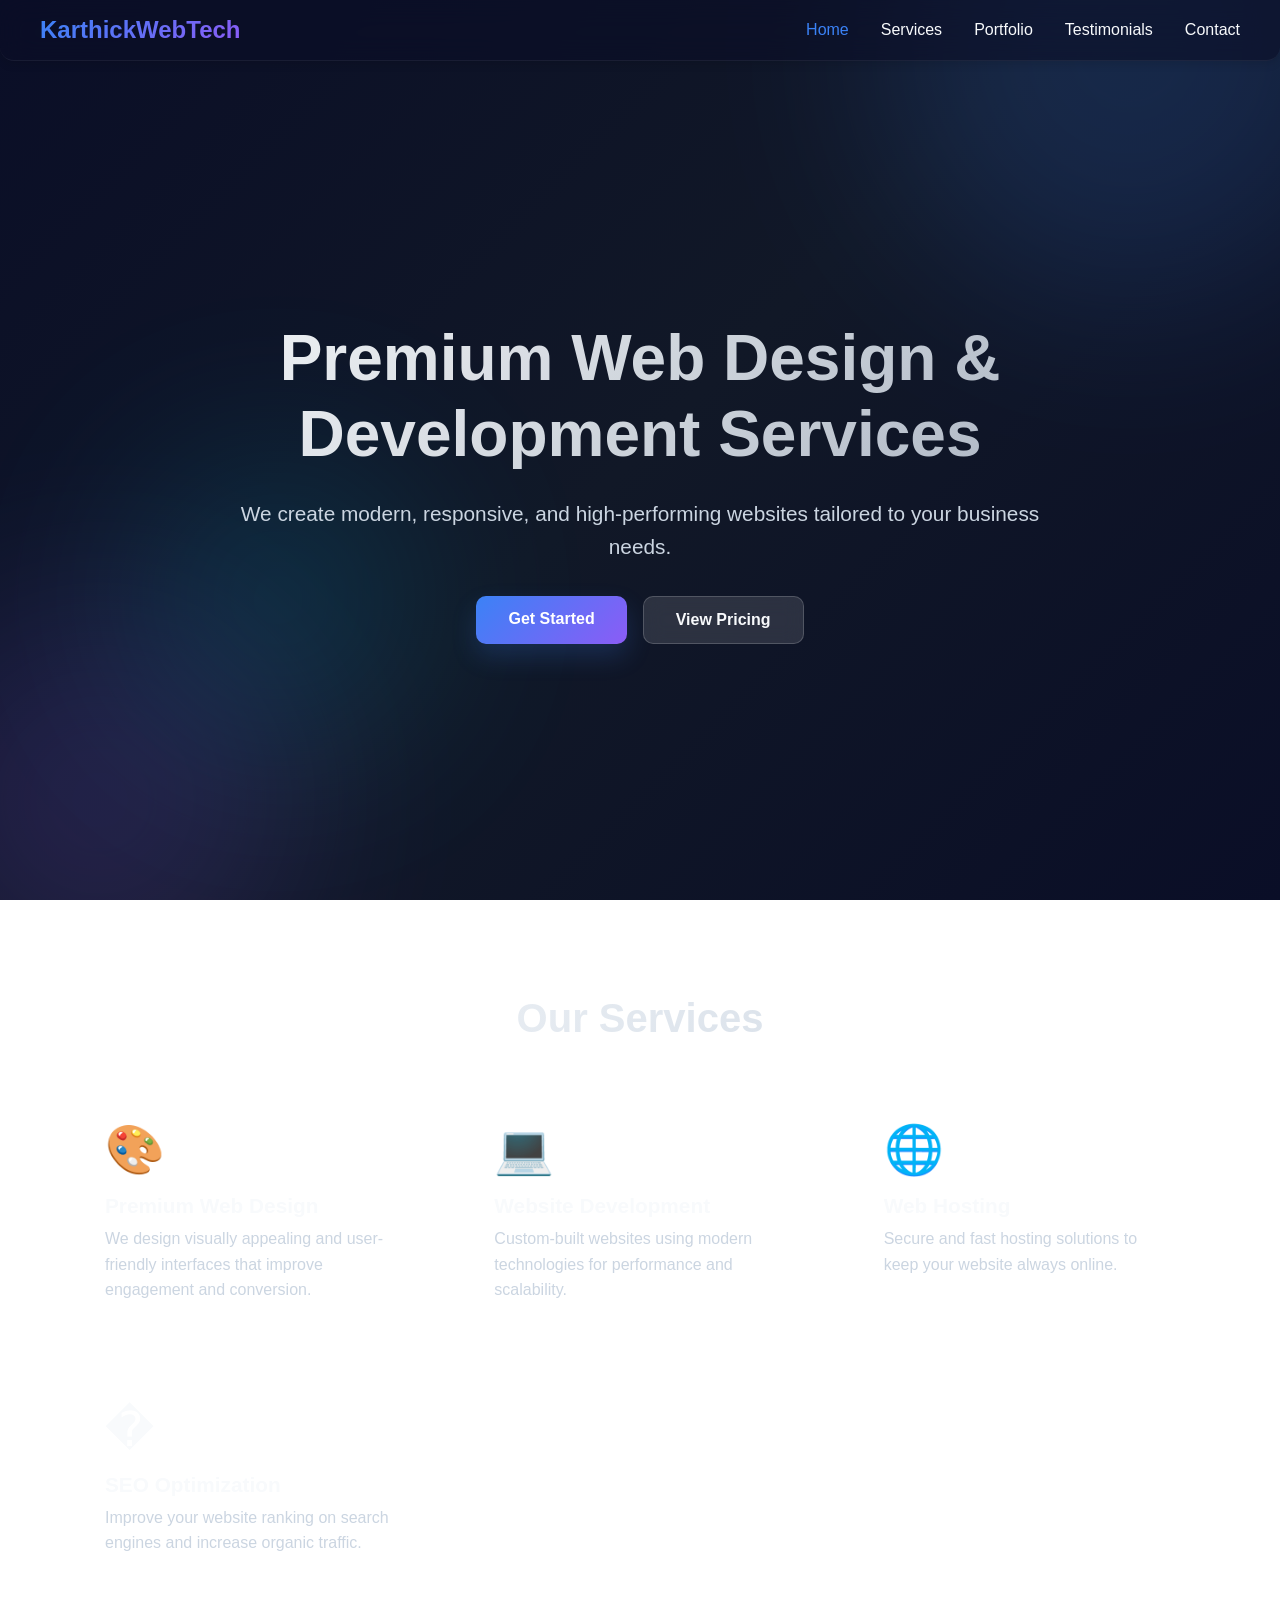
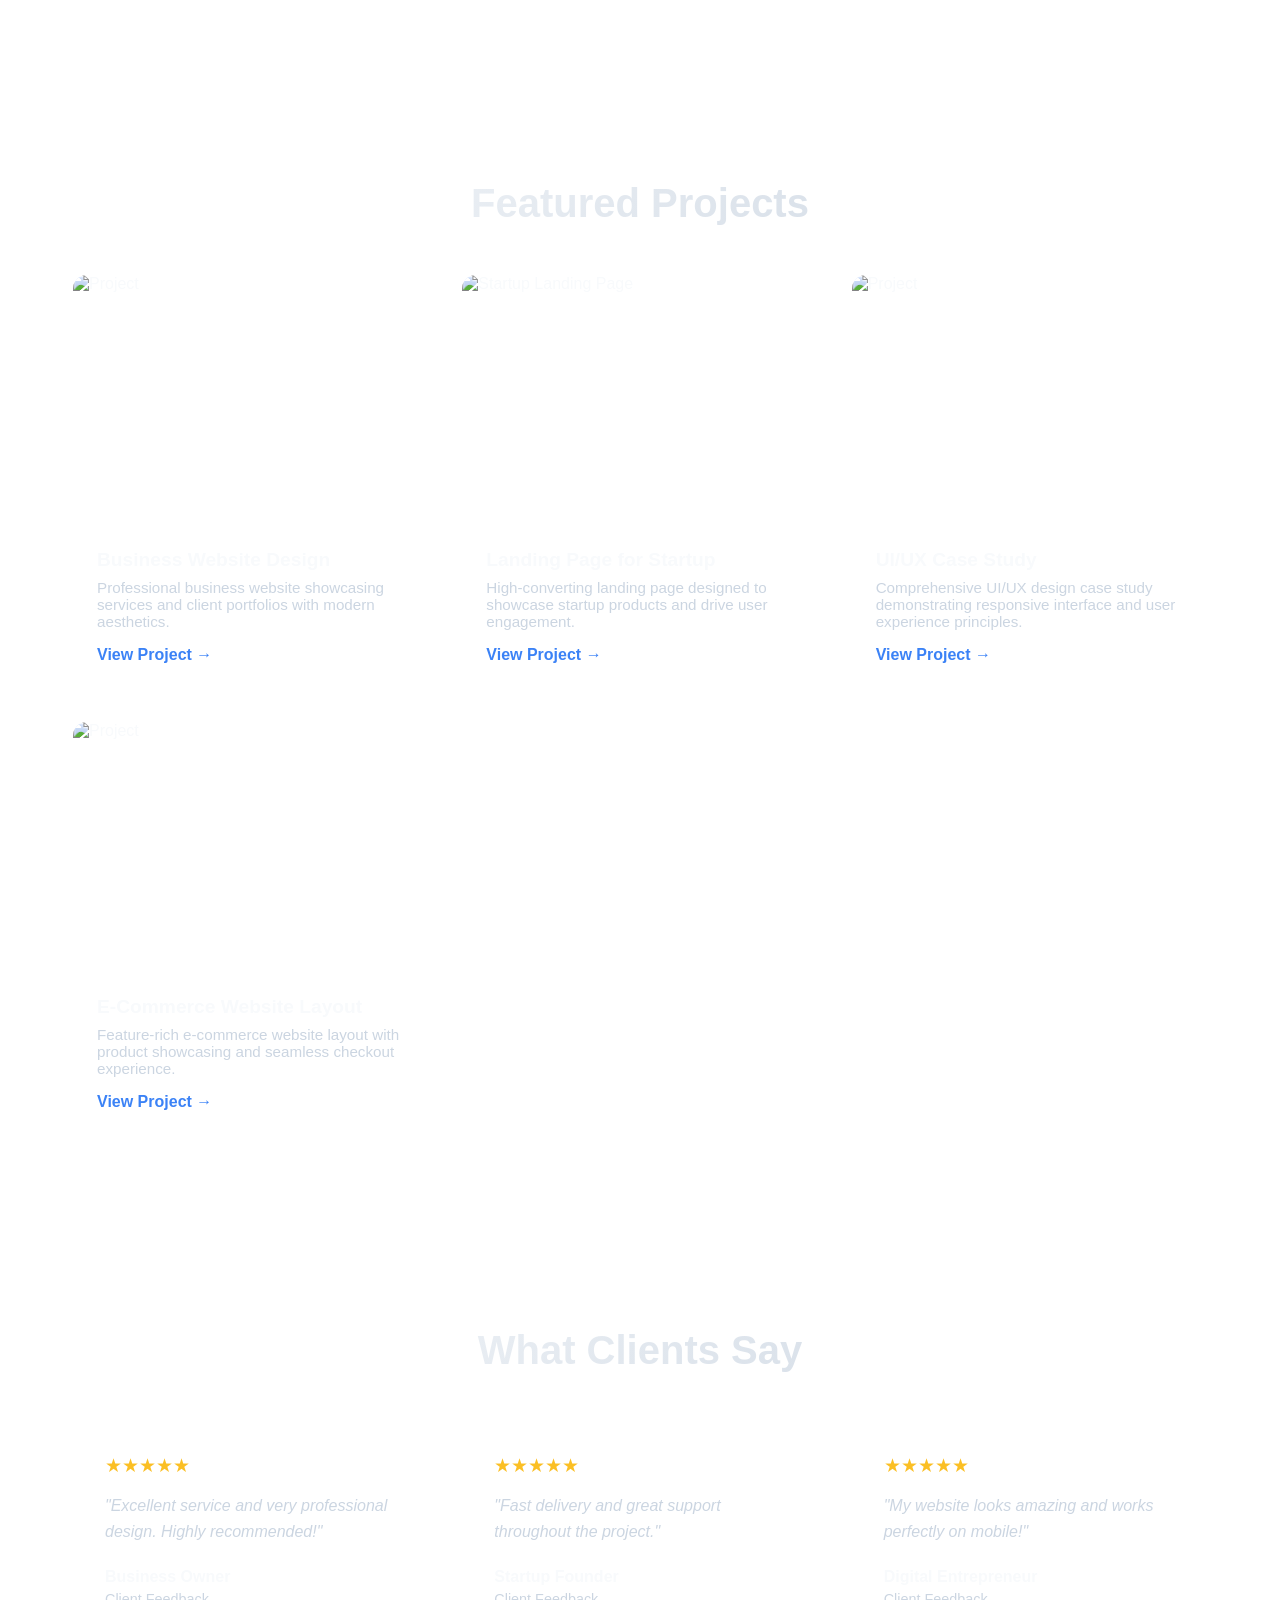
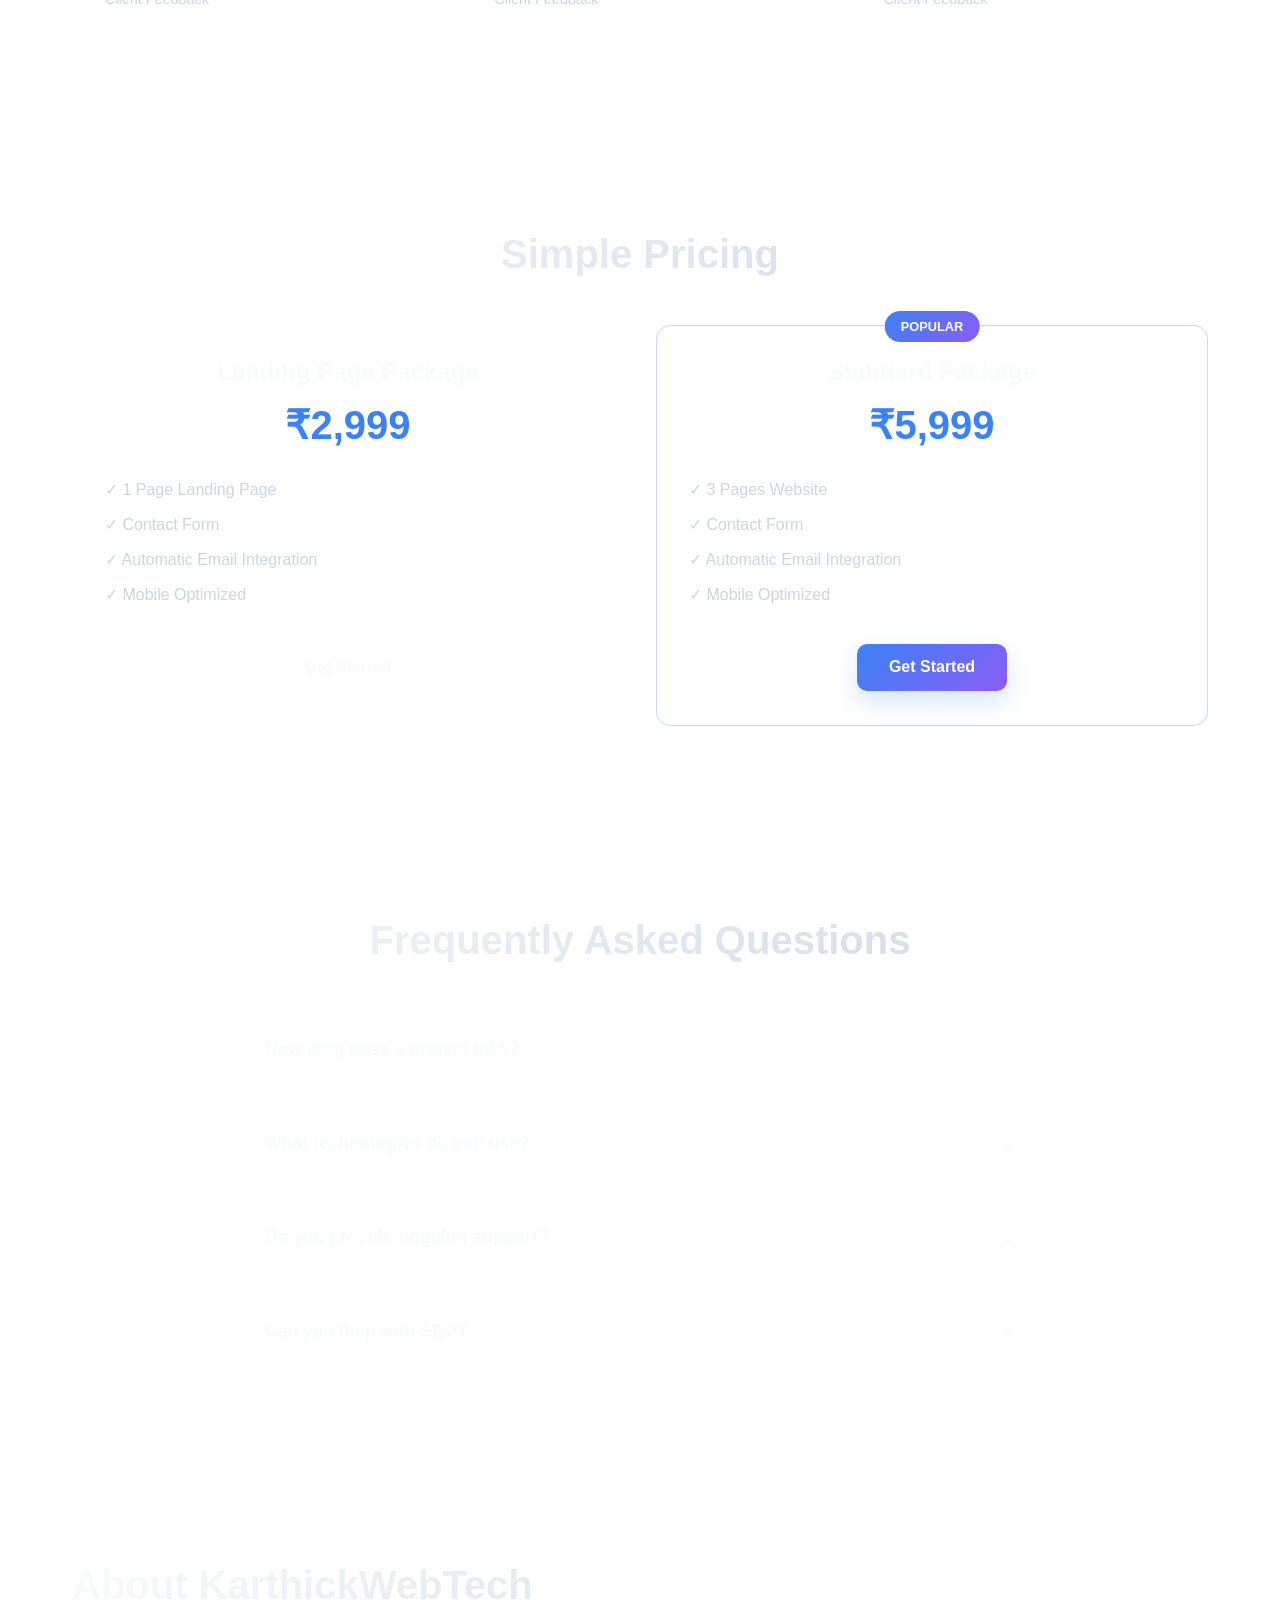
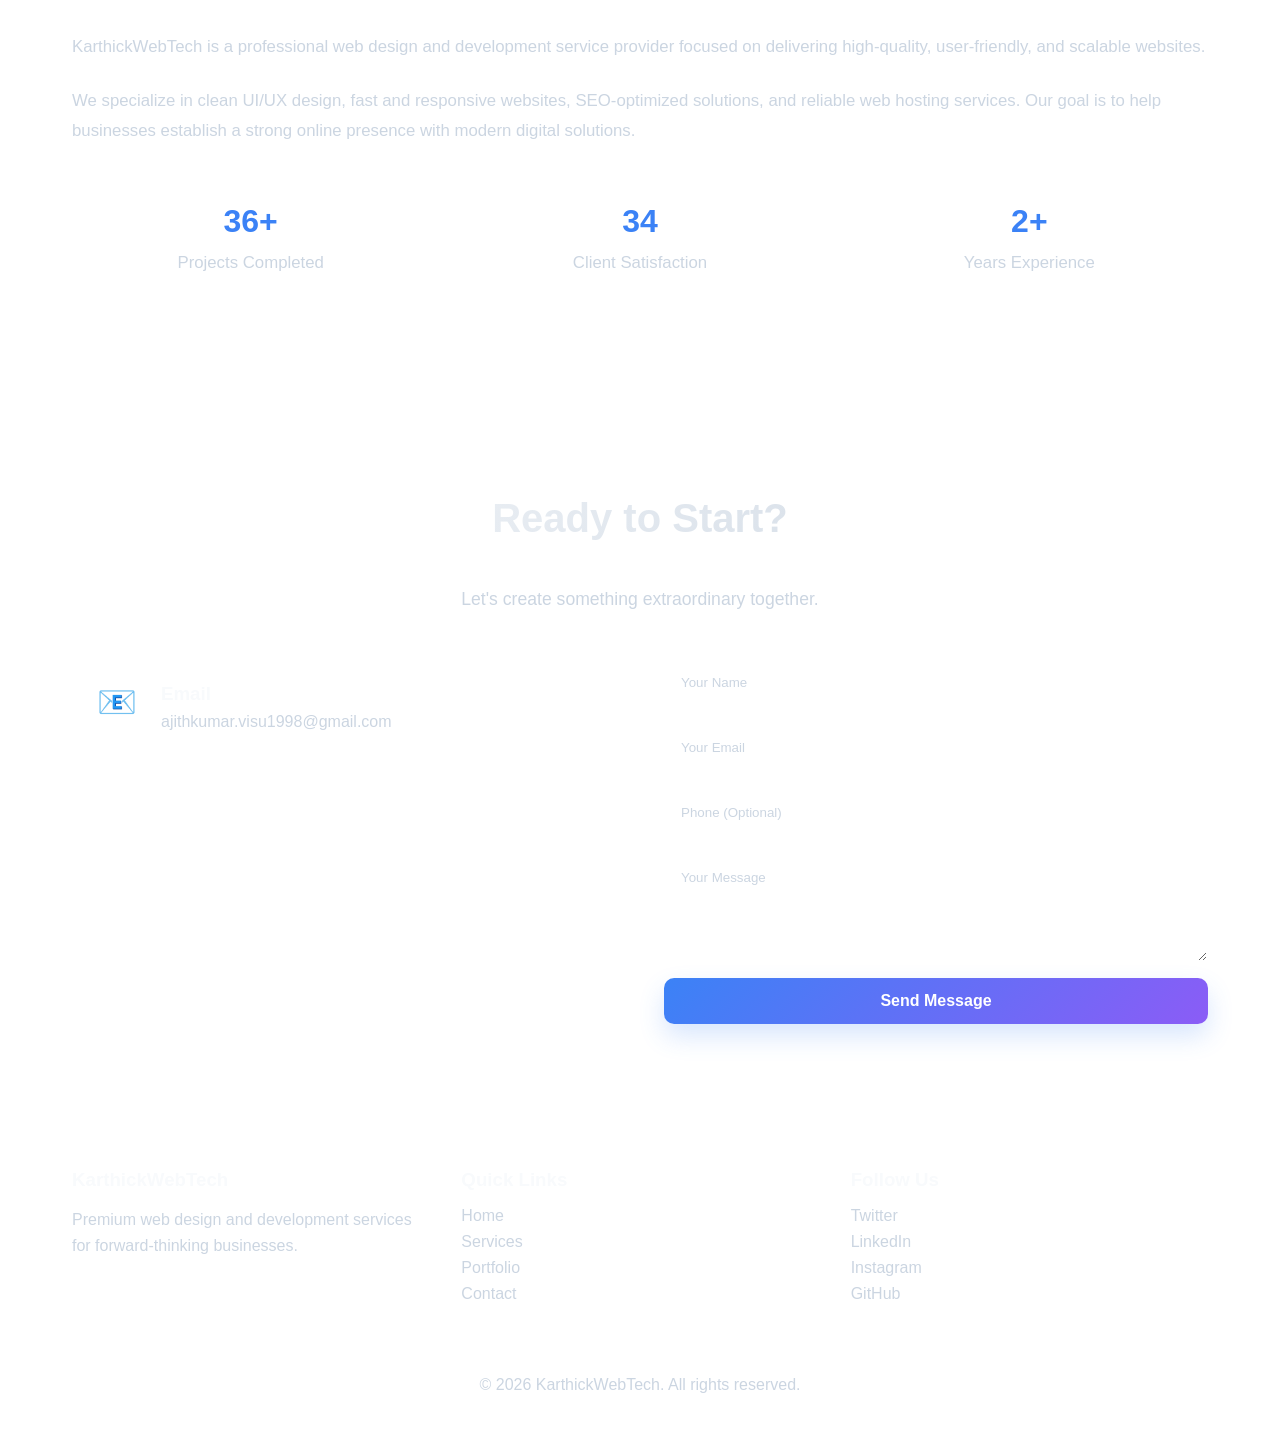
==== index.html @ 2a7be3bd "" change email address ajithkumar.visu1998@gmail.com in index.html page in form section"" ====
<!DOCTYPE html>
<html lang="en">
<head>
    <meta charset="UTF-8">
    <meta name="viewport" content="width=device-width, initial-scale=1.0">
    <title>KarthickWebTech - Premium Web Design & Development</title>
    <link rel="stylesheet" href="styles.css">
</head>
<body>
    <!-- Navigation -->
    <nav class="navbar">
        <div class="nav-container">
            <div class="logo">KarthickWebTech</div>
            <ul class="nav-menu">
                <li><a href="#home" class="nav-link">Home</a></li>
                <li><a href="#services" class="nav-link">Services</a></li>
                <li><a href="#portfolio" class="nav-link">Portfolio</a></li>
                <li><a href="#testimonials" class="nav-link">Testimonials</a></li>
                <li><a href="#contact" class="nav-link">Contact</a></li>
            </ul>
            <div class="hamburger">
                <span></span>
                <span></span>
                <span></span>
            </div>
        </div>
    </nav>

    <!-- Hero Section -->
    <section id="home" class="hero">
        <div class="hero-content">
            <h1 class="hero-title">Premium Web Design & Development Services</h1>
            <p class="hero-subtitle">We create modern, responsive, and high-performing websites tailored to your business needs.</p>
            <div class="hero-buttons">
                <a href="#contact" class="btn btn-primary">Get Started</a>
                <a href="#pricing" class="btn btn-secondary">View Pricing</a>
            </div>
        </div>
        <div class="hero-shapes">
            <div class="shape shape-1"></div>
            <div class="shape shape-2"></div>
            <div class="shape shape-3"></div>
        </div>
    </section>

    <!-- Services Section -->
    <section id="services" class="services">
        <div class="container">
            <h2 class="section-title">Our Services</h2>
            <div class="services-grid">
                <div class="service-card">
                    <div class="service-icon">🎨</div>
                    <h3>Premium Web Design</h3>
                    <p>We design visually appealing and user-friendly interfaces that improve engagement and conversion.</p>
                </div>
                <div class="service-card">
                    <div class="service-icon">💻</div>
                    <h3>Website Development</h3>
                    <p>Custom-built websites using modern technologies for performance and scalability.</p>
                </div>
                <div class="service-card">
                    <div class="service-icon">🌐</div>
                    <h3>Web Hosting</h3>
                    <p>Secure and fast hosting solutions to keep your website always online.</p>
                </div>
                <div class="service-card">
                    <div class="service-icon">�</div>
                    <h3>SEO Optimization</h3>
                    <p>Improve your website ranking on search engines and increase organic traffic.</p>
                </div>

            </div>
        </div>
    </section>

    <!-- Portfolio Section -->
    <section id="portfolio" class="portfolio">
        <div class="container">
            <h2 class="section-title">Featured Projects</h2>
            <div class="portfolio-grid">
                <div class="portfolio-card">
                    <div class="portfolio-image">
                        <img src="https://images.unsplash.com/photo-1561070791-2526d30994b5?w=500&h=400&fit=crop" alt="Project">
                    </div>
                    <div class="portfolio-content">
                        <h3>Business Website Design</h3>
                        <p>Professional business website showcasing services and client portfolios with modern aesthetics.</p>
                        <a href="#" class="view-project">View Project →</a>
                    </div>
                </div>
                <div class="portfolio-card">
                    <div class="portfolio-image">
                        <img src="https://images.unsplash.com/photo-1499750310107-5fef28a66643?w=500&h=400&fit=crop" alt="Startup Landing Page">
                    </div>
                    <div class="portfolio-content">
                        <h3>Landing Page for Startup</h3>
                        <p>High-converting landing page designed to showcase startup products and drive user engagement.</p>
                        <a href="#" class="view-project">View Project →</a>
                    </div>
                </div>
                <div class="portfolio-card">
                    <div class="portfolio-image">
                        <img src="https://images.unsplash.com/photo-1517694712202-14dd9538aa97?w=500&h=400&fit=crop" alt="Project">
                    </div>
                    <div class="portfolio-content">
                        <h3>UI/UX Case Study</h3>
                        <p>Comprehensive UI/UX design case study demonstrating responsive interface and user experience principles.</p>
                        <a href="#" class="view-project">View Project →</a>
                    </div>
                </div>
                <div class="portfolio-card">
                    <div class="portfolio-image">
                        <img src="https://images.unsplash.com/photo-1552664730-d307ca884978?w=500&h=400&fit=crop" alt="Project">
                    </div>
                    <div class="portfolio-content">
                        <h3>E-Commerce Website Layout</h3>
                        <p>Feature-rich e-commerce website layout with product showcasing and seamless checkout experience.</p>
                        <a href="#" class="view-project">View Project →</a>
                    </div>
                </div>
            </div>
        </div>
    </section>

    <!-- Testimonials Section -->
    <section id="testimonials" class="testimonials">
        <div class="container">
            <h2 class="section-title">What Clients Say</h2>
            <div class="testimonials-grid">
                <div class="testimonial-card">
                    <div class="stars">★★★★★</div>
                    <p>"Excellent service and very professional design. Highly recommended!"</p>
                    <div class="testimonial-author">
                        <strong>Business Owner</strong>
                        <span>Client Feedback</span>
                    </div>
                </div>
                <div class="testimonial-card">
                    <div class="stars">★★★★★</div>
                    <p>"Fast delivery and great support throughout the project."</p>
                    <div class="testimonial-author">
                        <strong>Startup Founder</strong>
                        <span>Client Feedback</span>
                    </div>
                </div>
                <div class="testimonial-card">
                    <div class="stars">★★★★★</div>
                    <p>"My website looks amazing and works perfectly on mobile!"</p>
                    <div class="testimonial-author">
                        <strong>Digital Entrepreneur</strong>
                        <span>Client Feedback</span>
                    </div>
                </div>
            </div>
        </div>
    </section>

    <!-- Pricing Section -->
    <section id="pricing" class="pricing">
        <div class="container">
            <h2 class="section-title">Simple Pricing</h2>
            <div class="pricing-grid">
                <div class="pricing-card">
                    <h3>Landing Page Package</h3>
                    <div class="price">₹2,999</div>
                    <ul class="features">
                        <li>✓ 1 Page Landing Page</li>
                        <li>✓ Contact Form</li>
                        <li>✓ Automatic Email Integration</li>
                        <li>✓ Mobile Optimized</li>
                    </ul>
                    <a href="#contact" class="btn btn-secondary">Get Started</a>
                </div>
                <div class="pricing-card popular">
                    <span class="popular-badge">POPULAR</span>
                    <h3>Standard Package</h3>
                    <div class="price">₹5,999</div>
                    <ul class="features">
                        <li>✓ 3 Pages Website</li>
                        <li>✓ Contact Form</li>
                        <li>✓ Automatic Email Integration</li>
                        <li>✓ Mobile Optimized</li>
                    </ul>
                    <a href="#contact" class="btn btn-primary">Get Started</a>
                </div>

            </div>
        </div>
    </section>

    <!-- FAQ Section -->
    <section id="faq" class="faq">
        <div class="container">
            <h2 class="section-title">Frequently Asked Questions</h2>
            <div class="faq-grid">
                <div class="faq-item">
                    <div class="faq-question">
                        <h3>How long does a project take?</h3>
                        <span class="faq-toggle">+</span>
                    </div>
                    <div class="faq-answer">
                        <p>Project timelines vary based on complexity. Starter projects typically take 2-4 weeks, while professional projects take 4-8 weeks. We'll provide a detailed timeline during the consultation.</p>
                    </div>
                </div>
                <div class="faq-item">
                    <div class="faq-question">
                        <h3>What technologies do you use?</h3>
                        <span class="faq-toggle">+</span>
                    </div>
                    <div class="faq-answer">
                        <p>We use modern technologies including HTML5, CSS3, JavaScript, React, Node.js, and various content management systems based on project requirements.</p>
                    </div>
                </div>
                <div class="faq-item">
                    <div class="faq-question">
                        <h3>Do you provide ongoing support?</h3>
                        <span class="faq-toggle">+</span>
                    </div>
                    <div class="faq-answer">
                        <p>Yes! We offer maintenance and support packages to keep your website running smoothly, including updates, backups, and security monitoring.</p>
                    </div>
                </div>
                <div class="faq-item">
                    <div class="faq-question">
                        <h3>Can you help with SEO?</h3>
                        <span class="faq-toggle">+</span>
                    </div>
                    <div class="faq-answer">
                        <p>Absolutely! All our websites are built with SEO best practices in mind. We also offer comprehensive SEO services to help your site rank higher on search engines.</p>
                    </div>
                </div>
            </div>
        </div>
    </section>

    <!-- About Section -->
    <section id="about" class="about">
        <div class="container">
            <div class="about-content">
                <div class="about-text">
                    <h2>About KarthickWebTech</h2>
                    <p>KarthickWebTech is a professional web design and development service provider focused on delivering high-quality, user-friendly, and scalable websites.</p>
                    <p>We specialize in clean UI/UX design, fast and responsive websites, SEO-optimized solutions, and reliable web hosting services. Our goal is to help businesses establish a strong online presence with modern digital solutions.</p>
                    <div class="about-stats">
                        <div class="stat">
                            <h3>100+</h3>
                            <p>Projects Completed</p>
                        </div>
                        <div class="stat">
                            <h3>95%</h3>
                            <p>Client Satisfaction</p>
                        </div>
                        <div class="stat">
                            <h3>5+</h3>
                            <p>Years Experience</p>
                        </div>
                    </div>
                </div>
            </div>
        </div>
    </section>

    <!-- Contact Section -->
    <section id="contact" class="contact">
        <div class="container">
            <h2 class="section-title">Ready to Start?</h2>
            <p class="section-subtitle">Let's create something extraordinary together.</p>
            <div class="contact-content">
                <div class="contact-info">
                    <div class="info-item">
                        <span class="info-icon">📧</span>
                        <div>
                            <h3>Email</h3>
                            <p>ajithkumar.visu1998@gmail.com</p>
                        </div>
                    </div>
                </div>
                <form class="contact-form">
                    <input type="text" placeholder="Your Name" required>
                    <input type="email" placeholder="Your Email" required>
                    <input type="tel" placeholder="Phone (Optional)">
                    <textarea placeholder="Your Message" rows="5" required></textarea>
                    <button type="submit" class="btn btn-primary">Send Message</button>
                </form>
            </div>
        </div>
    </section>

    <!-- Footer -->
    <footer class="footer">
        <div class="container">
            <div class="footer-content">
                <div class="footer-section">
                    <h3>KarthickWebTech</h3>
                    <p>Premium web design and development services for forward-thinking businesses.</p>
                </div>
                <div class="footer-section">
                    <h3>Quick Links</h3>
                    <ul>
                        <li><a href="#home">Home</a></li>
                        <li><a href="#services">Services</a></li>
                        <li><a href="#portfolio">Portfolio</a></li>
                        <li><a href="#contact">Contact</a></li>
                    </ul>
                </div>
                <div class="footer-section">
                    <h3>Follow Us</h3>
                    <ul>
                        <li><a href="#">Twitter</a></li>
                        <li><a href="#">LinkedIn</a></li>
                        <li><a href="#">Instagram</a></li>
                        <li><a href="#">GitHub</a></li>
                    </ul>
                </div>
            </div>
            <div class="footer-bottom">
                <p>&copy; 2026 KarthickWebTech. All rights reserved.</p>
            </div>
        </div>
    </footer>

    <script src="script.js"></script>
</body>
</html>
---- styles.css ----
:root {
    --primary-color: #3b82f6;
    --secondary-color: #8b5cf6;
    --accent-color: #06b6d4;
    --dark-bg: #0a0e27;
    --dark-bg-secondary: #111827;
    --light-text: #f8fafc;
    --muted-text: #cbd5e1;
    --glass-light: rgba(255, 255, 255, 0.08);
    --glass-lighter: rgba(255, 255, 255, 0.12);
    --glass-lightest: rgba(255, 255, 255, 0.18);
    --shadow-sm: 0 2px 8px rgba(0, 0, 0, 0.2);
    --shadow-md: 0 8px 24px rgba(0, 0, 0, 0.25);
    --shadow-lg: 0 20px 40px rgba(0, 0, 0, 0.3);
    --shadow-xl: 0 30px 60px rgba(0, 0, 0, 0.35);
}

* {
    margin: 0;
    padding: 0;
    box-sizing: border-box;
}

html {
    scroll-behavior: smooth;
}

body {
    font-family: -apple-system, BlinkMacSystemFont, 'Segoe UI', 'Inter', 'Helvetica Neue', sans-serif;
    background: linear-gradient(135deg, #0a0e27 0%, #111827 50%, #0a0e27 100%);
    background-attachment: fixed;
    color: var(--light-text);
    overflow-x: hidden;
}

/* Navbar */
.navbar {
    position: fixed;
    top: 0;
    width: 100%;
    z-index: 1000;
    background: rgba(10, 14, 39, 0.6);
    backdrop-filter: blur(14px);
    -webkit-backdrop-filter: blur(14px);
    border-bottom: 1px solid rgba(255, 255, 255, 0.06);
    padding: 1rem 2rem;
    box-shadow: 0 3px 10px rgba(0, 0, 0, 0.12);
    border-radius: 0 0 14px 14px;
}

.nav-container {
    max-width: 1200px;
    margin: 0 auto;
    display: flex;
    justify-content: space-between;
    align-items: center;
}

.logo {
    font-size: 1.5rem;
    font-weight: 700;
    background: linear-gradient(135deg, #3b82f6, #8b5cf6);
    background-clip: text;
    -webkit-background-clip: text;
    -webkit-text-fill-color: transparent;
}

.nav-menu {
    display: flex;
    list-style: none;
    gap: 2rem;
}

.nav-link {
    color: var(--light-text);
    text-decoration: none;
    transition: all 0.3s ease;
    position: relative;
}

.nav-link::after {
    content: '';
    position: absolute;
    bottom: -5px;
    left: 0;
    width: 0;
    height: 2px;
    background: linear-gradient(135deg, #3b82f6, #8b5cf6);
    transition: width 0.3s ease;
}

.nav-link:hover::after {
    width: 100%;
}

.hamburger {
    display: none;
    flex-direction: column;
    cursor: pointer;
}

.hamburger span {
    width: 25px;
    height: 3px;
    background: var(--light-text);
    margin: 5px 0;
    transition: all 0.3s ease;
}

/* Hero Section */
.hero {
    display: flex;
    align-items: center;
    justify-content: center;
    min-height: 100vh;
    padding: 6rem 2rem 2rem;
    position: relative;
    overflow: hidden;
}

.hero-content {
    text-align: center;
    z-index: 10;
    max-width: 800px;
    animation: fadeInUp 1s ease;
}

.hero-title {
    font-size: 4rem;
    font-weight: 800;
    margin-bottom: 1.5rem;
    background: linear-gradient(135deg, rgba(248, 250, 252, 0.96), rgba(203, 213, 225, 0.85));
    background-clip: text;
    -webkit-background-clip: text;
    -webkit-text-fill-color: transparent;
    line-height: 1.2;
}

.hero-subtitle {
    font-size: 1.3rem;
    color: var(--muted-text);
    margin-bottom: 2rem;
    line-height: 1.6;
}

.hero-buttons {
    display: flex;
    gap: 1rem;
    justify-content: center;
    flex-wrap: wrap;
}

.btn {
    padding: 0.9rem 2rem;
    border: none;
    border-radius: 10px;
    font-size: 1rem;
    font-weight: 600;
    cursor: pointer;
    transition: all 0.3s ease;
    text-decoration: none;
    display: inline-block;
}

.btn-primary {
    background: linear-gradient(135deg, #3b82f6, #8b5cf6);
    color: white;
    box-shadow: 0 12px 26px rgba(59, 130, 246, 0.2), 0 0 1px rgba(255, 255, 255, 0.08) inset;
}

.btn-primary:hover {
    transform: translateY(-3px);
    box-shadow: 0 18px 38px rgba(59, 130, 246, 0.28), 0 0 1px rgba(255, 255, 255, 0.08) inset;
}

.btn-secondary {
    background: var(--glass-lighter);
    color: var(--light-text);
    border: 1px solid var(--glass-lightest);
    backdrop-filter: blur(10px);
}

.btn-secondary:hover {
    background: var(--glass-lightest);
    transform: translateY(-3px);
}

/* Hero Shapes */
.hero-shapes {
    position: absolute;
    width: 100%;
    height: 100%;
    top: 0;
    left: 0;
}

.shape {
    position: absolute;
    border-radius: 50%;
    filter: blur(95px);
    opacity: 0.16;
}

.shape-1 {
    width: 500px;
    height: 500px;
    background: #3b82f6;
    top: -200px;
    right: -100px;
    animation: float 20s infinite ease-in-out;
}

.shape-2 {
    width: 400px;
    height: 400px;
    background: #8b5cf6;
    bottom: -100px;
    left: -100px;
    animation: float 25s infinite ease-in-out reverse;
}

.shape-3 {
    width: 300px;
    height: 300px;
    background: #06b6d4;
    top: 50%;
    left: 10%;
    animation: float 30s infinite ease-in-out;
}

@keyframes float {
    0%, 100% { transform: translateY(0px); }
    50% { transform: translateY(30px); }
}

@keyframes fadeInUp {
    from {
        opacity: 0;
        transform: translateY(30px);
    }
    to {
        opacity: 1;
        transform: translateY(0);
    }
}

/* Container */
.container {
    max-width: 1200px;
    margin: 0 auto;
    padding: 0 2rem;
}

/* Section Title */
.section-title {
    font-size: 2.5rem;
    font-weight: 800;
    text-align: center;
    margin-bottom: 3rem;
    background: linear-gradient(135deg, var(--light-text), var(--muted-text));
    background-clip: text;
    -webkit-background-clip: text;
    -webkit-text-fill-color: transparent;
}

.section-subtitle {
    text-align: center;
    color: var(--muted-text);
    font-size: 1.1rem;
    margin-bottom: 2rem;
}

/* Services Section */
.services {
    padding: 6rem 2rem;
    background: linear-gradient(180deg, transparent, var(--glass-light));
}

.services-grid {
    display: grid;
    grid-template-columns: repeat(auto-fit, minmax(300px, 1fr));
    gap: 2rem;
}

.service-card {
    background: rgba(255, 255, 255, 0.08);
    backdrop-filter: blur(15px);
    -webkit-backdrop-filter: blur(15px);
    border: 1px solid rgba(255, 255, 255, 0.12);
    padding: 2rem;
    border-radius: 15px;
    transition: all 0.3s ease;
}

.service-card:hover {
    background: rgba(255, 255, 255, 0.12);
    border-color: rgba(59, 130, 246, 0.3);
    transform: translateY(-10px);
    box-shadow: 0 20px 48px rgba(59, 130, 246, 0.15), 0 0 1px rgba(255, 255, 255, 0.1) inset;
}

.service-icon {
    font-size: 3rem;
    margin-bottom: 1rem;
}

.service-card h3 {
    font-size: 1.3rem;
    margin-bottom: 0.5rem;
}

.service-card p {
    color: var(--muted-text);
    line-height: 1.6;
}

/* Portfolio Section */
.portfolio {
    padding: 6rem 2rem;
    background: linear-gradient(180deg, var(--glass-light), transparent);
}

.portfolio-grid {
    display: grid;
    grid-template-columns: repeat(auto-fit, minmax(320px, 1fr));
    gap: 2rem;
}

.portfolio-card {
    background: rgba(255, 255, 255, 0.08);
    backdrop-filter: blur(15px);
    -webkit-backdrop-filter: blur(15px);
    border: 1px solid rgba(255, 255, 255, 0.12);
    border-radius: 15px;
    overflow: hidden;
    transition: all 0.3s ease;
}

.portfolio-card:hover {
    transform: translateY(-10px);
    box-shadow: 0 28px 56px rgba(59, 130, 246, 0.2), 0 0 1px rgba(255, 255, 255, 0.1) inset;
    border-color: rgba(59, 130, 246, 0.3);
}

.portfolio-image {
    width: 100%;
    height: 250px;
    overflow: hidden;
    position: relative;
}

.portfolio-image img {
    width: 100%;
    height: 100%;
    object-fit: cover;
    transition: transform 0.3s ease;
}

.portfolio-card:hover .portfolio-image img {
    transform: scale(1.1);
}

.portfolio-content {
    padding: 1.5rem;
}

.portfolio-content h3 {
    margin-bottom: 0.5rem;
    font-size: 1.2rem;
}

.portfolio-content p {
    color: var(--muted-text);
    margin-bottom: 1rem;
    font-size: 0.95rem;
}

.view-project {
    color: #3b82f6;
    text-decoration: none;
    font-weight: 600;
    transition: all 0.3s ease;
}

.view-project:hover {
    color: #8b5cf6;
}

/* Testimonials Section */
.testimonials {
    padding: 6rem 2rem;
    background: linear-gradient(180deg, transparent, var(--glass-light));
}

.testimonials-grid {
    display: grid;
    grid-template-columns: repeat(auto-fit, minmax(300px, 1fr));
    gap: 2rem;
}

.testimonial-card {
    background: rgba(255, 255, 255, 0.08);
    backdrop-filter: blur(15px);
    -webkit-backdrop-filter: blur(15px);
    border: 1px solid rgba(255, 255, 255, 0.12);
    padding: 2rem;
    border-radius: 15px;
    transition: all 0.3s ease;
}

.testimonial-card:hover {
    background: rgba(255, 255, 255, 0.12);
    border-color: rgba(59, 130, 246, 0.3);
}

.stars {
    color: #fbbf24;
    margin-bottom: 1rem;
    font-size: 1.2rem;
}

.testimonial-card p {
    color: var(--muted-text);
    margin-bottom: 1.5rem;
    font-style: italic;
    line-height: 1.6;
}

.testimonial-author {
    display: flex;
    flex-direction: column;
}

.testimonial-author strong {
    color: var(--light-text);
    margin-bottom: 0.3rem;
}

.testimonial-author span {
    color: var(--muted-text);
    font-size: 0.9rem;
}

/* Pricing Section */
.pricing {
    padding: 6rem 2rem;
    background: linear-gradient(180deg, var(--glass-light), transparent);
}

.pricing-grid {
    display: grid;
    grid-template-columns: repeat(auto-fit, minmax(280px, 1fr));
    gap: 2rem;
}

.pricing-card {
    background: rgba(255, 255, 255, 0.08);
    backdrop-filter: blur(15px);
    -webkit-backdrop-filter: blur(15px);
    border: 1px solid rgba(255, 255, 255, 0.12);
    padding: 2rem;
    border-radius: 15px;
    text-align: center;
    transition: all 0.3s ease;
    position: relative;
}

.pricing-card.popular {
    background: rgba(255, 255, 255, 0.12);
    border-color: rgba(59, 130, 246, 0.3);
    transform: scale(1.05);
}

.popular-badge {
    position: absolute;
    top: -15px;
    left: 50%;
    transform: translateX(-50%);
    background: linear-gradient(135deg, #3b82f6, #8b5cf6);
    color: white;
    padding: 0.5rem 1rem;
    border-radius: 20px;
    font-size: 0.8rem;
    font-weight: 700;
}

.pricing-card h3 {
    font-size: 1.5rem;
    margin-bottom: 1rem;
}

.price {
    font-size: 2.5rem;
    font-weight: 700;
    color: #3b82f6;
    margin-bottom: 1.5rem;
}

.features {
    list-style: none;
    margin-bottom: 2rem;
    text-align: left;
}

.features li {
    color: var(--muted-text);
    padding: 0.5rem 0;
}

.pricing-card:hover {
    background: rgba(255, 255, 255, 0.12);
}

/* FAQ Section */
.faq {
    padding: 6rem 2rem;
    background: linear-gradient(180deg, transparent, var(--glass-light));
}

.faq-grid {
    display: grid;
    gap: 1rem;
    max-width: 800px;
    margin: 0 auto;
}

.faq-item {
    background: rgba(255, 255, 255, 0.08);
    backdrop-filter: blur(15px);
    -webkit-backdrop-filter: blur(15px);
    border: 1px solid rgba(255, 255, 255, 0.12);
    border-radius: 10px;
    overflow: hidden;
}

.faq-question {
    display: flex;
    justify-content: space-between;
    align-items: center;
    padding: 1.5rem;
    cursor: pointer;
    transition: all 0.3s ease;
}

.faq-question:hover {
    background: rgba(255, 255, 255, 0.12);
}

.faq-question h3 {
    font-size: 1.1rem;
    margin: 0;
}

.faq-toggle {
    font-size: 1.5rem;
    transition: transform 0.3s ease;
}

.faq-answer {
    max-height: 0;
    overflow: hidden;
    transition: max-height 0.3s ease;
    background: rgba(255, 255, 255, 0.06);
}

.faq-answer p {
    padding: 0 1.5rem 1.5rem;
    color: var(--muted-text);
    line-height: 1.6;
}

.faq-item.active .faq-answer {
    max-height: 500px;
}

.faq-item.active .faq-toggle {
    transform: rotate(45deg);
}

/* About Section */
.about {
    padding: 6rem 2rem;
    background: linear-gradient(180deg, var(--glass-light), transparent);
}

.about-text h2 {
    font-size: 2.5rem;
    margin-bottom: 1.5rem;
    background: linear-gradient(135deg, var(--light-text), var(--muted-text));
    background-clip: text;
    -webkit-background-clip: text;
    -webkit-text-fill-color: transparent;
}

.about-text p {
    color: var(--muted-text);
    margin-bottom: 1.5rem;
    line-height: 1.8;
    font-size: 1.05rem;
}

.about-stats {
    display: grid;
    grid-template-columns: repeat(auto-fit, minmax(150px, 1fr));
    gap: 2rem;
    margin-top: 2rem;
}

.stat {
    background: rgba(255, 255, 255, 0.08);
    padding: 1.5rem;
    border-radius: 10px;
    text-align: center;
    border: 1px solid rgba(255, 255, 255, 0.12);
}

.stat h3 {
    font-size: 2rem;
    color: #3b82f6;
    margin-bottom: 0.5rem;
}

.stat p {
    color: var(--muted-text);
    margin: 0;
}

/* Contact Section */
.contact {
    padding: 6rem 2rem;
    background: linear-gradient(180deg, transparent, var(--glass-light));
}

.contact-content {
    display: grid;
    grid-template-columns: 1fr 1fr;
    gap: 3rem;
    margin-top: 3rem;
}

.contact-info {
    display: flex;
    flex-direction: column;
    gap: 2rem;
}

.info-item {
    display: flex;
    gap: 1.5rem;
    align-items: flex-start;
    background: rgba(255, 255, 255, 0.08);
    padding: 1.5rem;
    border-radius: 10px;
    border: 1px solid rgba(255, 255, 255, 0.12);
}

.info-icon {
    font-size: 2rem;
}

.info-item h3 {
    margin-bottom: 0.5rem;
}

.info-item p {
    color: var(--muted-text);
    margin: 0;
}

.contact-form {
    display: flex;
    flex-direction: column;
    gap: 1rem;
}

.contact-form input,
.contact-form textarea {
    background: rgba(255, 255, 255, 0.08);
    border: 1px solid rgba(255, 255, 255, 0.12);
    padding: 1rem;
    border-radius: 10px;
    color: var(--light-text);
    backdrop-filter: blur(10px);
    transition: all 0.3s ease;
    font-family: inherit;
}

.contact-form input:focus,
.contact-form textarea:focus {
    outline: none;
    border-color: rgba(59, 130, 246, 0.5);
    background: rgba(255, 255, 255, 0.12);
}

.contact-form input::placeholder,
.contact-form textarea::placeholder {
    color: var(--muted-text);
}

/* Footer */
.footer {
    background: rgba(255, 255, 255, 0.08);
    border-top: 1px solid rgba(255, 255, 255, 0.12);
    padding: 3rem 2rem;
    backdrop-filter: blur(10px);
    -webkit-backdrop-filter: blur(10px);
}

.footer-content {
    display: grid;
    grid-template-columns: repeat(auto-fit, minmax(250px, 1fr));
    gap: 2rem;
    margin-bottom: 2rem;
}

.footer-section h3 {
    margin-bottom: 1rem;
}

.footer-section p {
    color: var(--muted-text);
    line-height: 1.6;
}

.footer-section ul {
    list-style: none;
}

.footer-section ul li {
    margin-bottom: 0.5rem;
}

.footer-section ul li a {
    color: var(--muted-text);
    text-decoration: none;
    transition: all 0.3s ease;
}

.footer-section ul li a:hover {
    color: #3b82f6;
}

.footer-bottom {
    text-align: center;
    padding-top: 2rem;
    border-top: 1px solid rgba(255, 255, 255, 0.12);
    color: var(--muted-text);
}

/* Responsive Design */
@media (max-width: 768px) {
    .hero-title {
        font-size: 2.5rem;
    }

    .section-title {
        font-size: 2rem;
    }

    .nav-menu {
        display: none;
    }

    .hamburger {
        display: flex;
    }

    .nav-menu.active {
        display: flex;
        flex-direction: column;
        position: absolute;
        top: 70px;
        left: 0;
        width: 100%;
        background: rgba(10, 14, 39, 0.9);
        backdrop-filter: blur(10px);
        -webkit-backdrop-filter: blur(10px);
        padding: 2rem;
        border-bottom: 1px solid rgba(255, 255, 255, 0.12);
    }

    .contact-content {
        grid-template-columns: 1fr;
    }

    .pricing-card.popular {
        transform: scale(1);
    }

    .services-grid,
    .portfolio-grid,
    .testimonials-grid {
        grid-template-columns: 1fr;
    }
}

@media (max-width: 480px) {
    .hero-title {
        font-size: 2rem;
    }

    .section-title {
        font-size: 1.5rem;
        margin-bottom: 2rem;
    }

    .hero-buttons {
        flex-direction: column;
    }

    .btn {
        width: 100%;
    }

    .navbar {
        padding: 1rem;
    }

    .nav-container {
        flex-direction: column;
        gap: 1rem;
    }
}
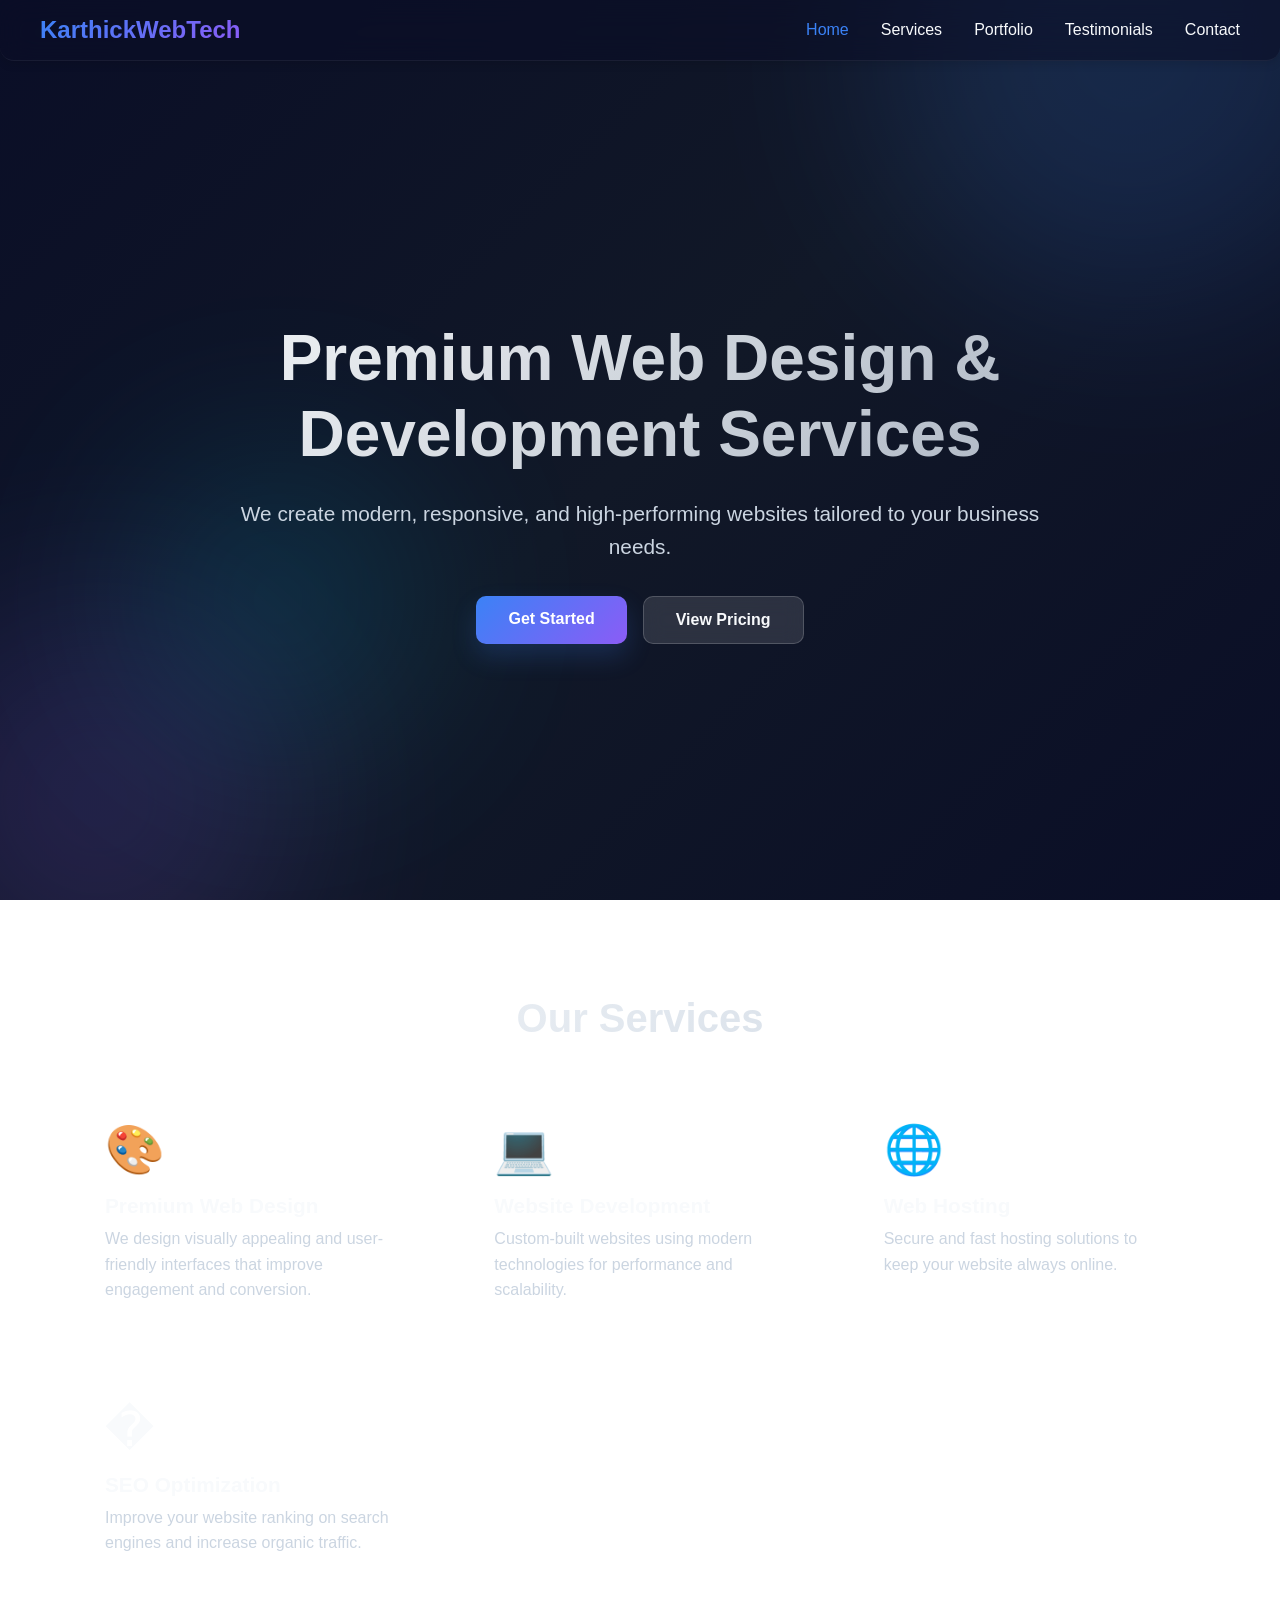
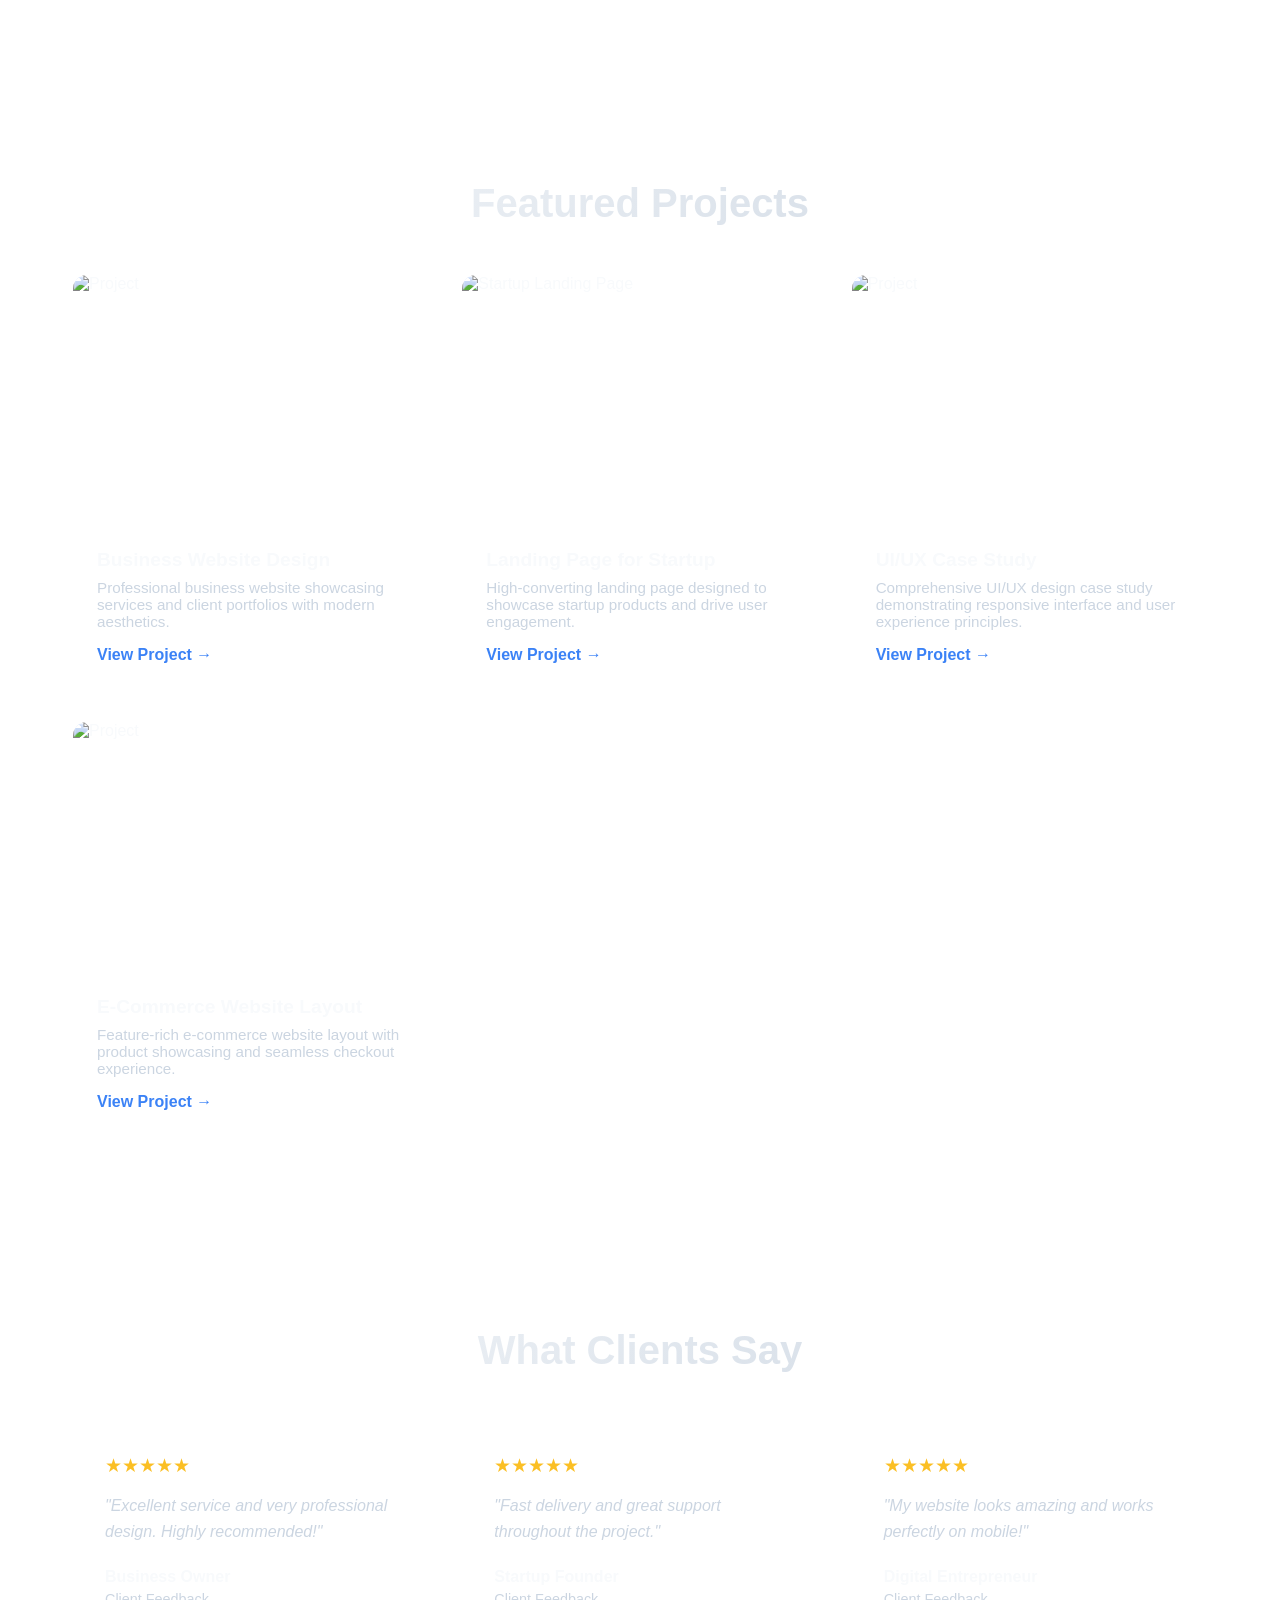
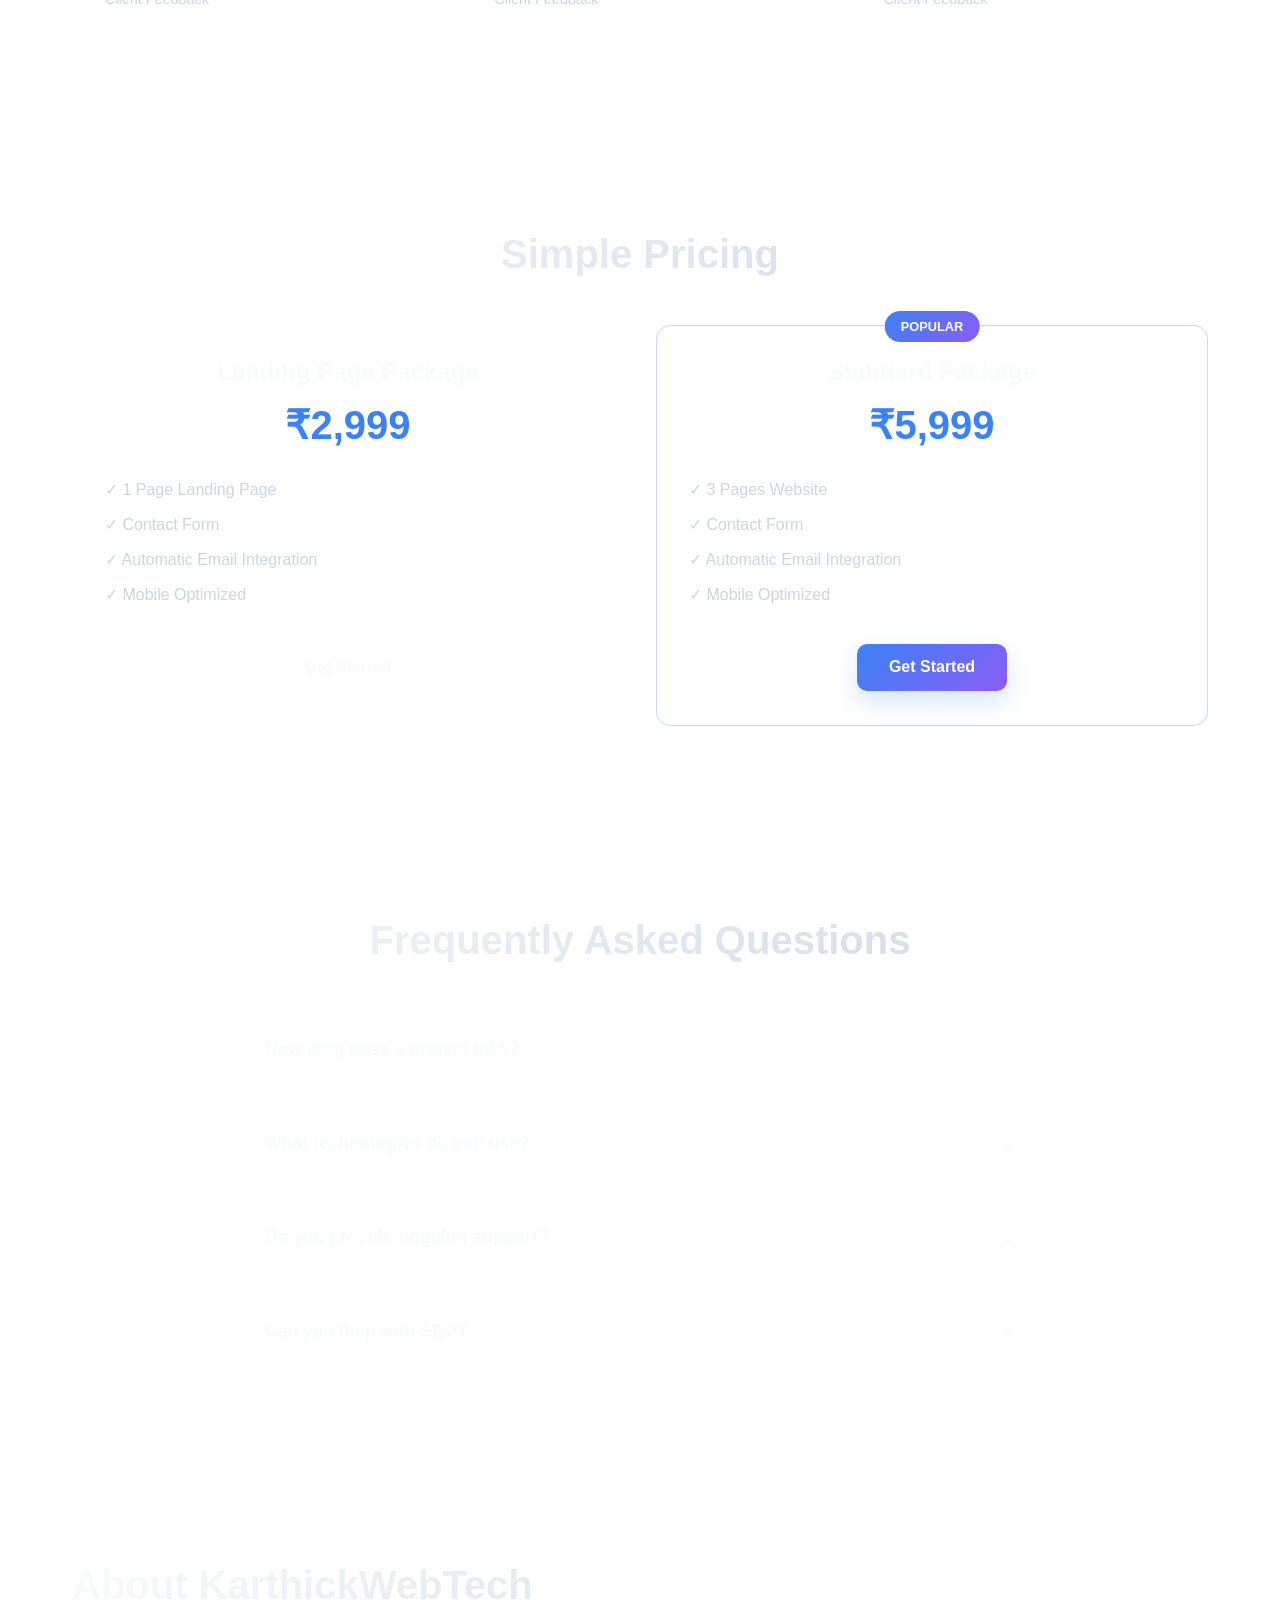
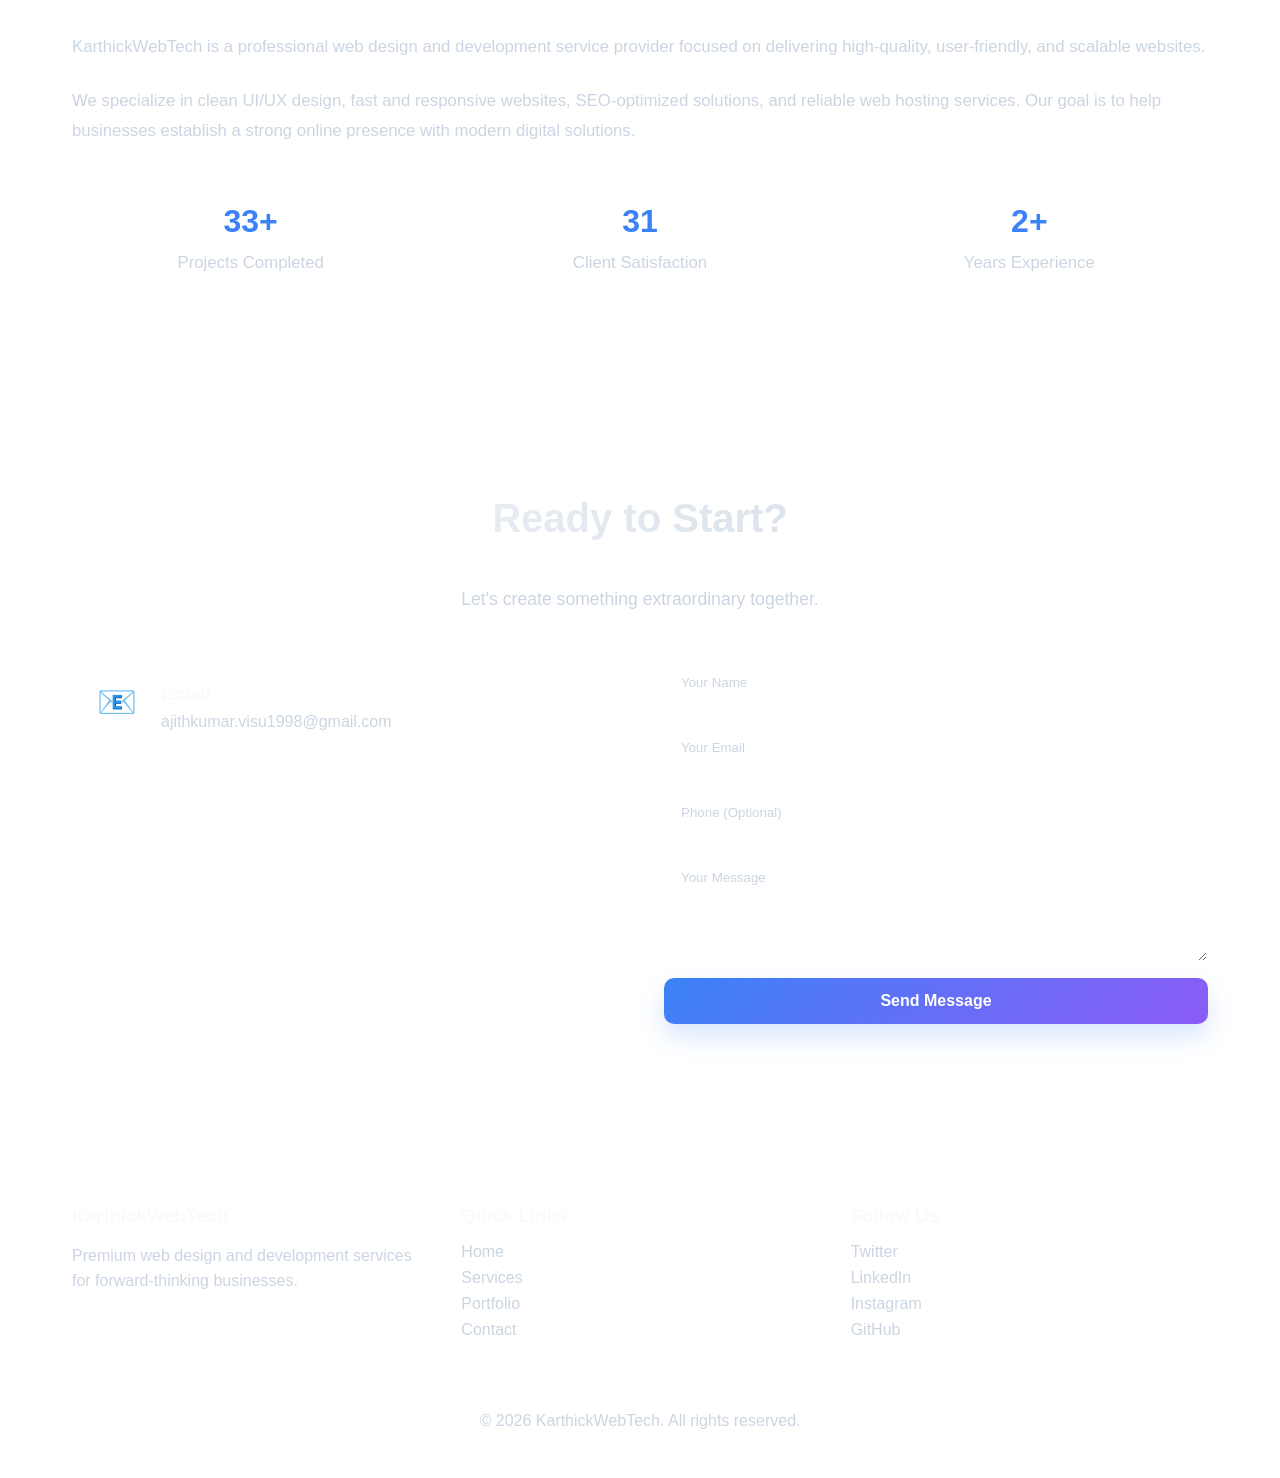
==== commit 3539c95d: "Add form in live https://formspree.io/f/mbdpolbz"" ====
--- a/index.html
+++ b/index.html
@@ -275,12 +275,22 @@
                         </div>
                     </div>
                 </div>
-                <form class="contact-form">
-                    <input type="text" placeholder="Your Name" required>
-                    <input type="email" placeholder="Your Email" required>
-                    <input type="tel" placeholder="Phone (Optional)">
-                    <textarea placeholder="Your Message" rows="5" required></textarea>
-                    <button type="submit" class="btn btn-primary">Send Message</button>
+                <form
+                    class="contact-form"
+                    id="contactForm"
+                    action="https://formspree.io/f/mbdpolbz"
+                    method="POST"
+                    novalidate
+                >
+                    <input type="hidden" name="_subject" id="formSubject" value="New Website Enquiry - KarthickWebTech">
+                    <input type="hidden" name="_replyto" id="replyToField" value="">
+                    <input type="text" name="_gotcha" tabindex="-1" autocomplete="off" class="form-honeypot" aria-hidden="true">
+                    <input type="text" name="name" placeholder="Your Name" required>
+                    <input type="email" name="email" placeholder="Your Email" required>
+                    <input type="tel" name="phone" placeholder="Phone (Optional)">
+                    <textarea name="message" placeholder="Your Message" rows="5" required></textarea>
+                    <button type="submit" class="btn btn-primary" id="contactSubmitBtn">Send Message</button>
+                    <p class="form-status" id="formStatus" role="status" aria-live="polite"></p>
                 </form>
             </div>
         </div>
--- a/styles.css
+++ b/styles.css
@@ -697,6 +697,29 @@
     color: var(--muted-text);
 }
 
+.form-status {
+    min-height: 1.2rem;
+    font-size: 0.95rem;
+    color: var(--muted-text);
+}
+
+.form-status.success {
+    color: #22c55e;
+}
+
+.form-status.error {
+    color: #f87171;
+}
+
+.form-honeypot {
+    position: absolute;
+    left: -9999px;
+    width: 1px;
+    height: 1px;
+    opacity: 0;
+    pointer-events: none;
+}
+
 /* Footer */
 .footer {
     background: rgba(255, 255, 255, 0.08);
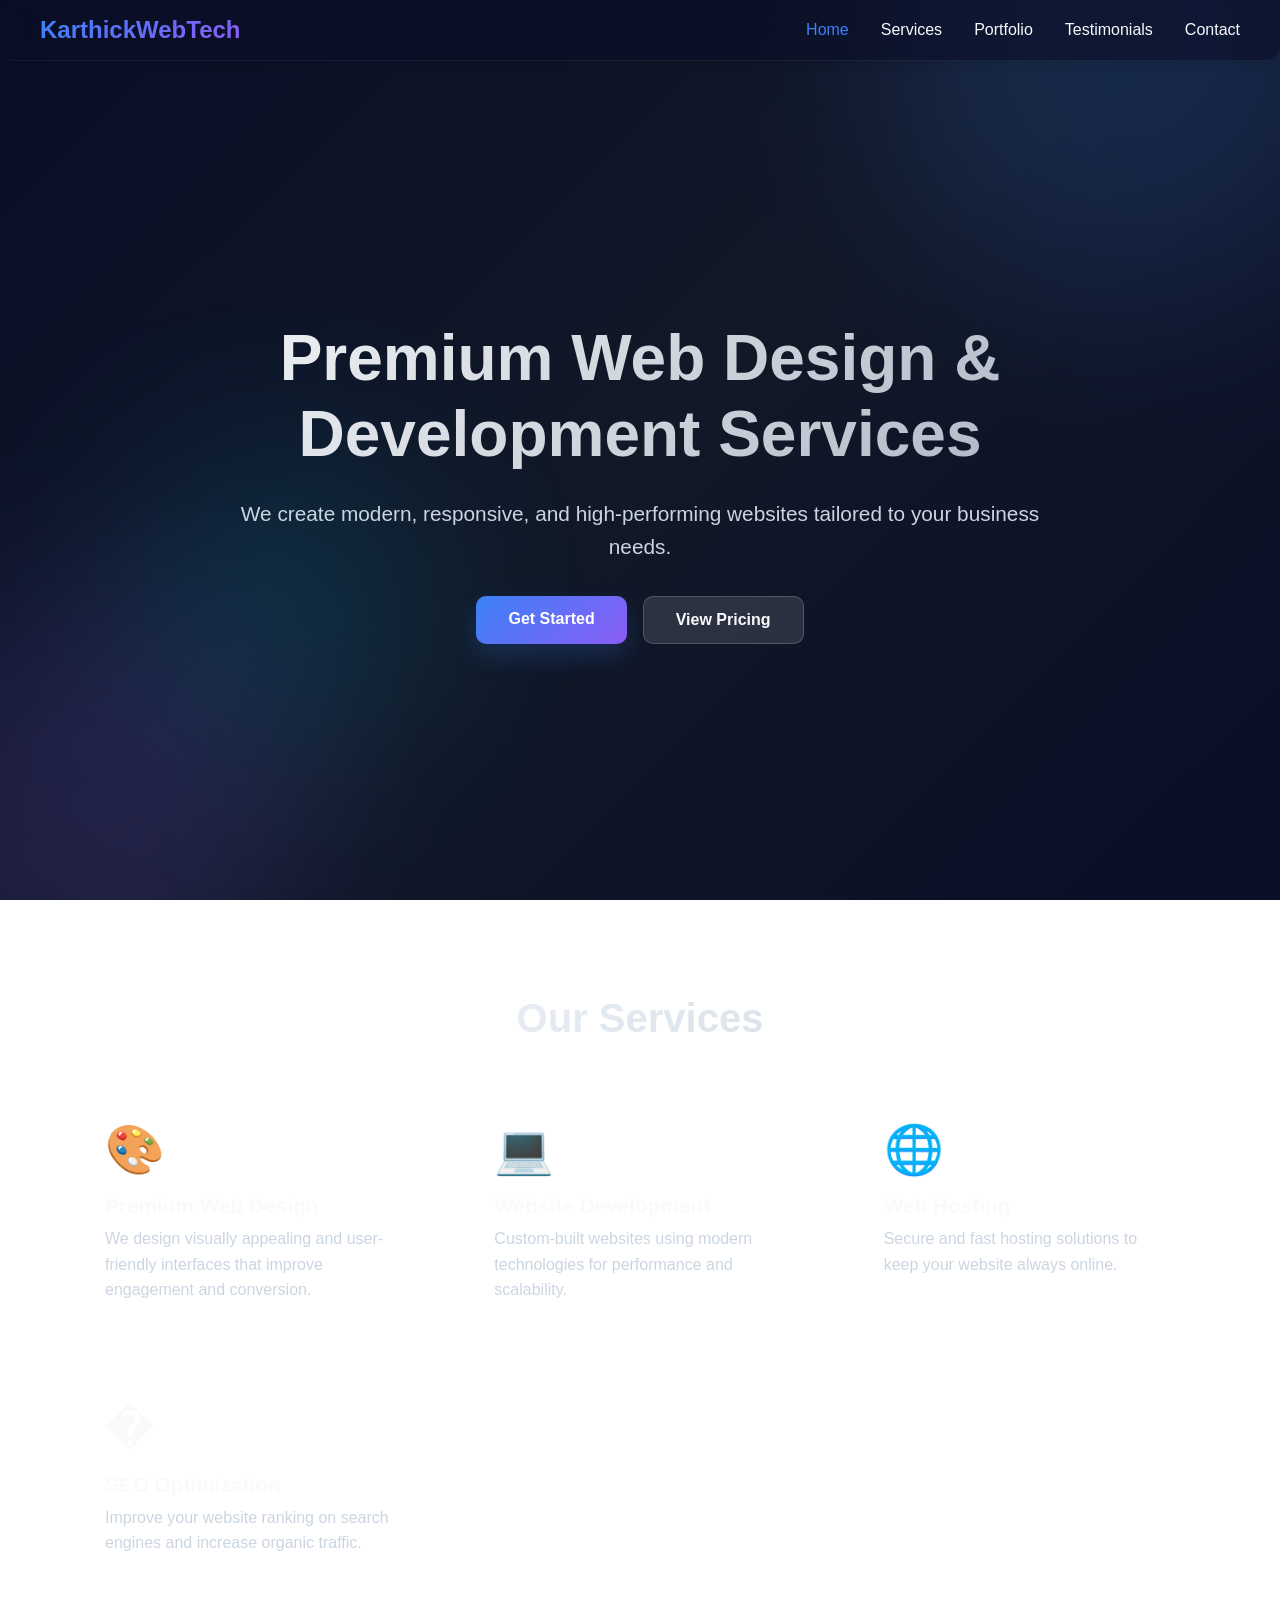
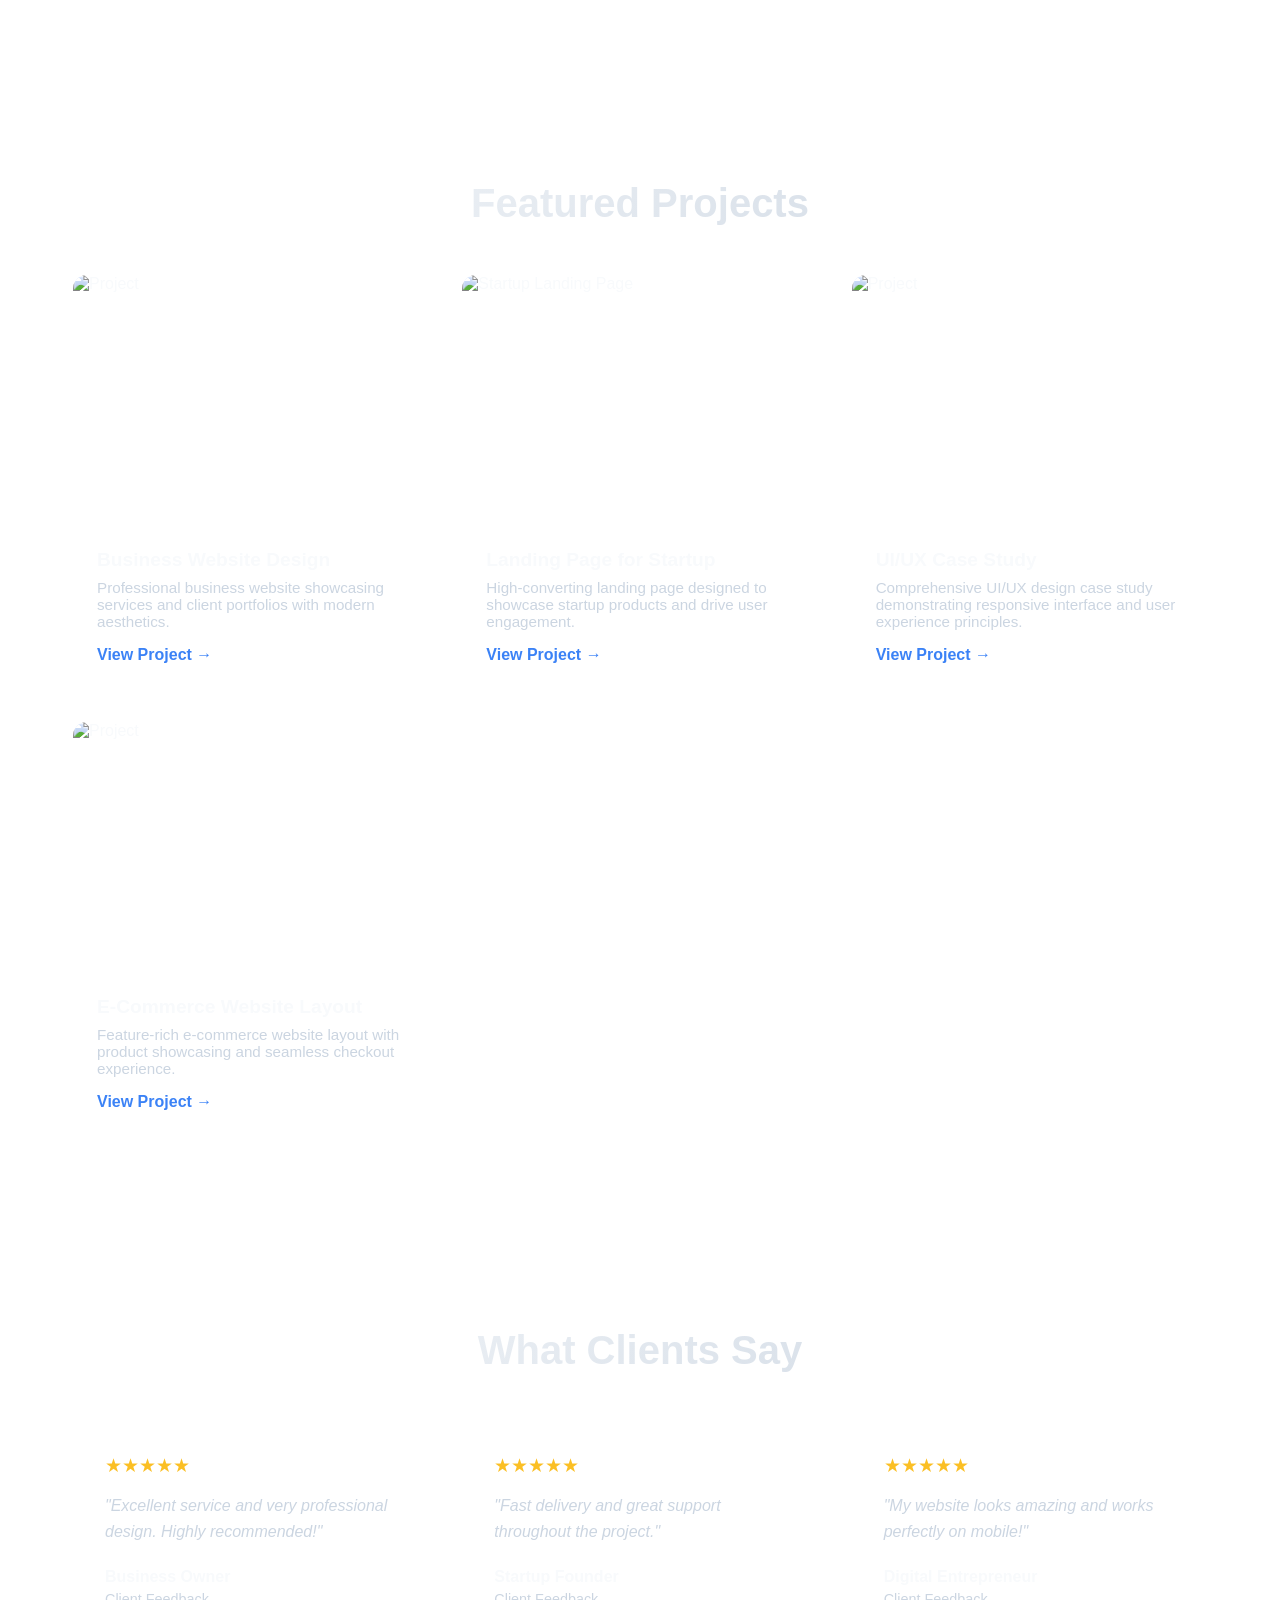
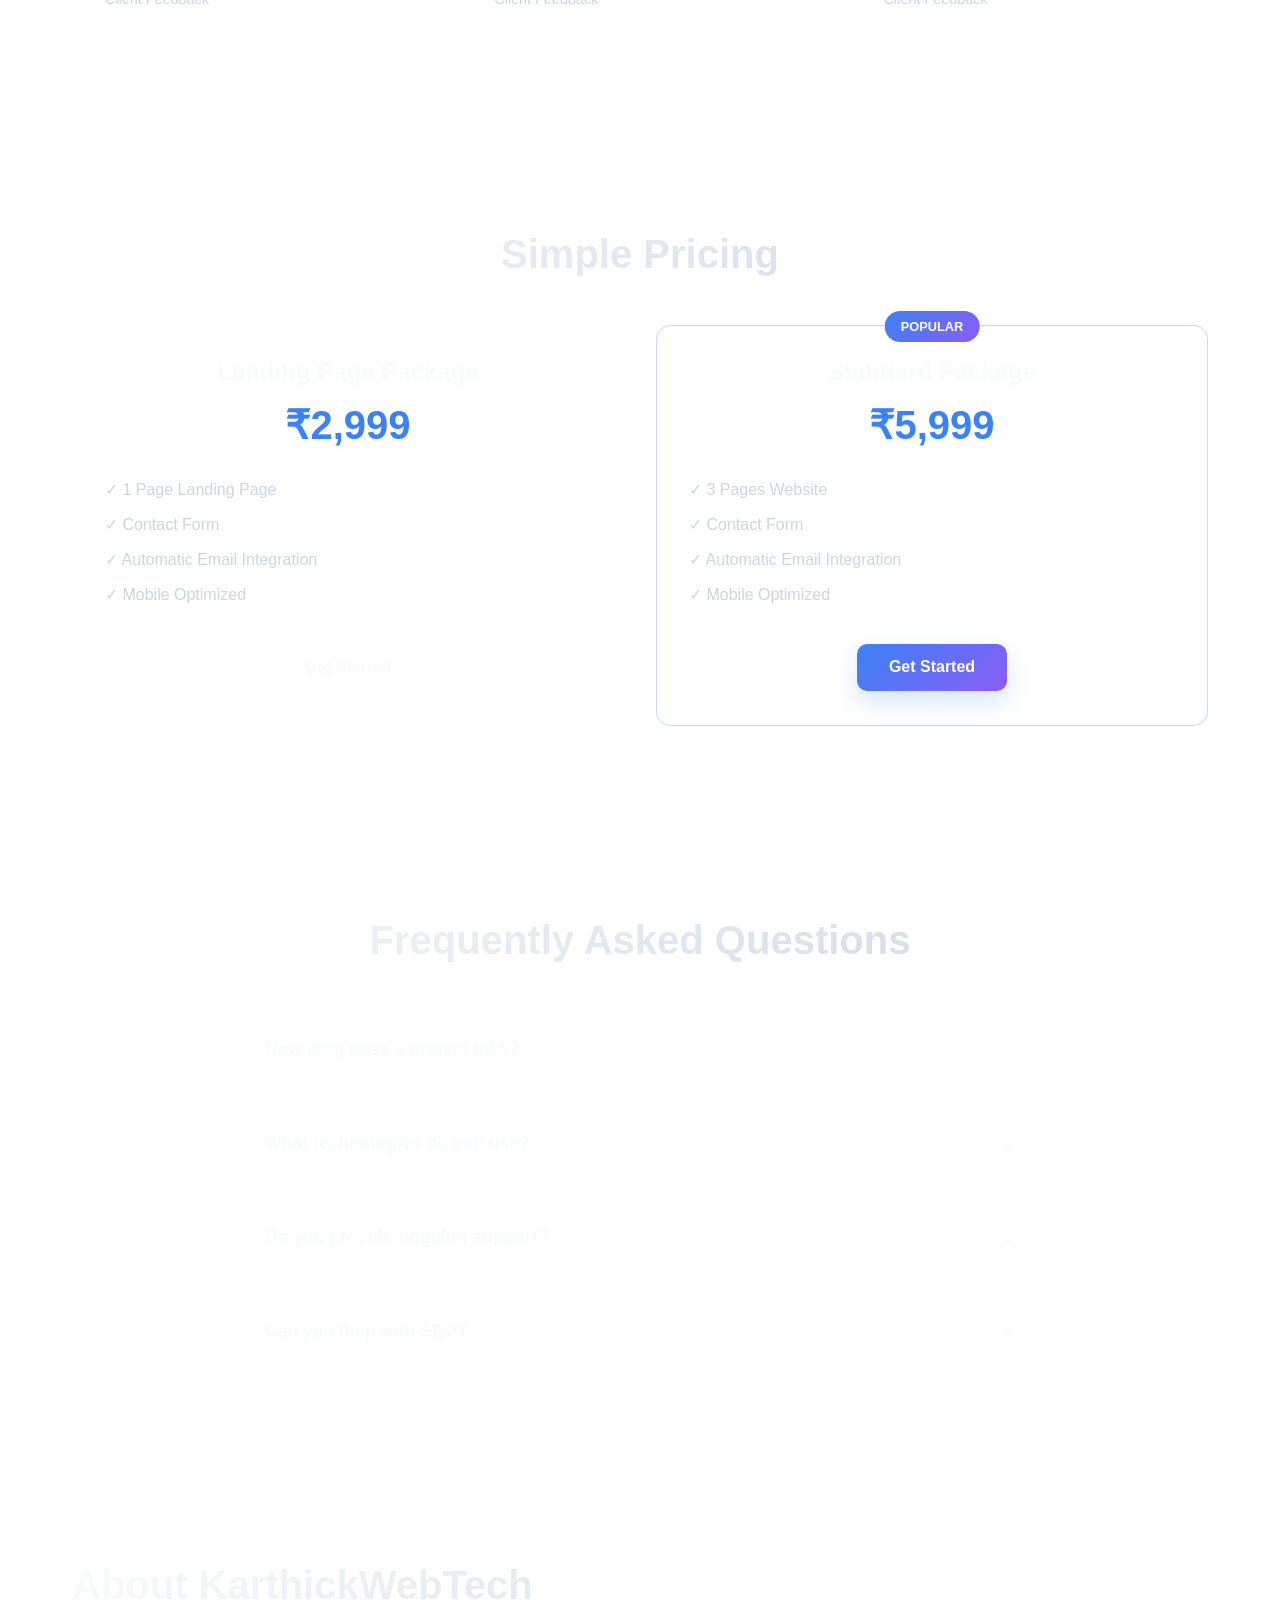
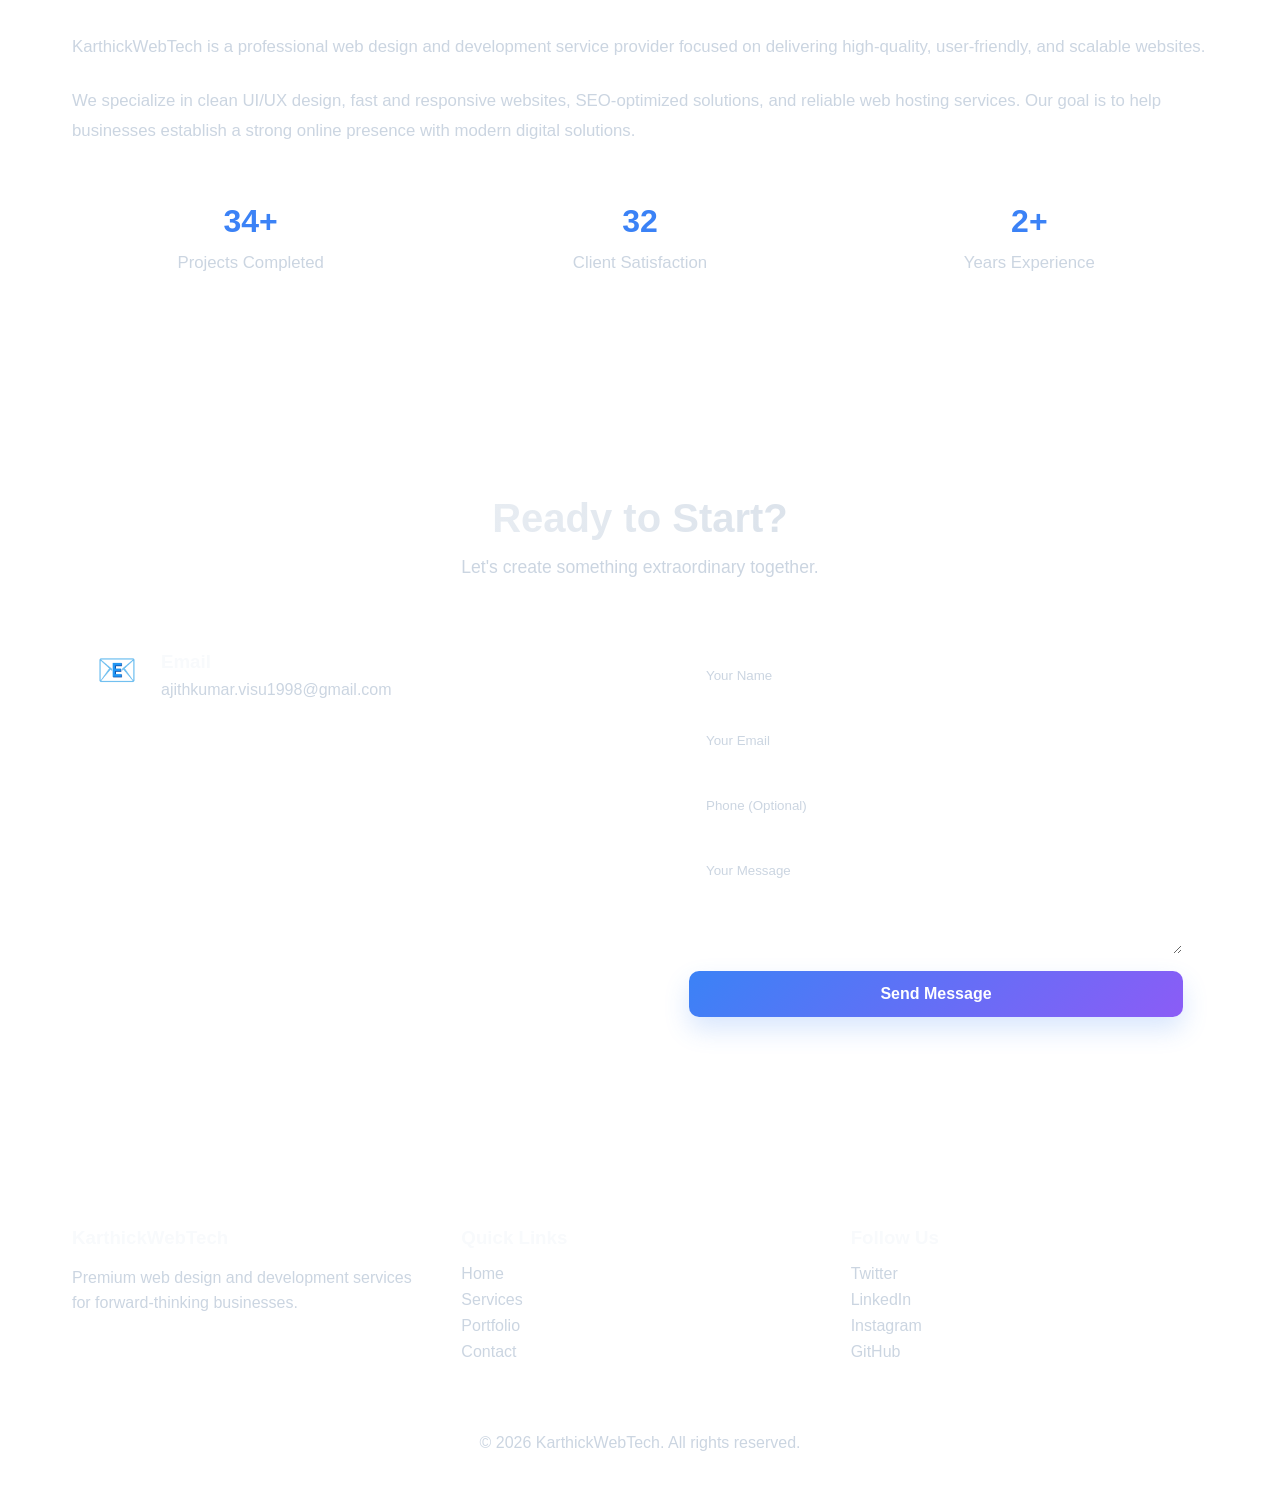
==== commit f3d96170: "form page upadte" ====
--- a/index.html
+++ b/index.html
@@ -1,11 +1,13 @@
 <!DOCTYPE html>
 <html lang="en">
+
 <head>
     <meta charset="UTF-8">
     <meta name="viewport" content="width=device-width, initial-scale=1.0">
     <title>KarthickWebTech - Premium Web Design & Development</title>
     <link rel="stylesheet" href="styles.css">
 </head>
+
 <body>
     <!-- Navigation -->
     <nav class="navbar">
@@ -30,7 +32,8 @@
     <section id="home" class="hero">
         <div class="hero-content">
             <h1 class="hero-title">Premium Web Design & Development Services</h1>
-            <p class="hero-subtitle">We create modern, responsive, and high-performing websites tailored to your business needs.</p>
+            <p class="hero-subtitle">We create modern, responsive, and high-performing websites tailored to your
+                business needs.</p>
             <div class="hero-buttons">
                 <a href="#contact" class="btn btn-primary">Get Started</a>
                 <a href="#pricing" class="btn btn-secondary">View Pricing</a>
@@ -51,7 +54,8 @@
                 <div class="service-card">
                     <div class="service-icon">🎨</div>
                     <h3>Premium Web Design</h3>
-                    <p>We design visually appealing and user-friendly interfaces that improve engagement and conversion.</p>
+                    <p>We design visually appealing and user-friendly interfaces that improve engagement and conversion.
+                    </p>
                 </div>
                 <div class="service-card">
                     <div class="service-icon">💻</div>
@@ -80,41 +84,49 @@
             <div class="portfolio-grid">
                 <div class="portfolio-card">
                     <div class="portfolio-image">
-                        <img src="https://images.unsplash.com/photo-1561070791-2526d30994b5?w=500&h=400&fit=crop" alt="Project">
+                        <img src="https://images.unsplash.com/photo-1561070791-2526d30994b5?w=500&h=400&fit=crop"
+                            alt="Project">
                     </div>
                     <div class="portfolio-content">
                         <h3>Business Website Design</h3>
-                        <p>Professional business website showcasing services and client portfolios with modern aesthetics.</p>
+                        <p>Professional business website showcasing services and client portfolios with modern
+                            aesthetics.</p>
                         <a href="#" class="view-project">View Project →</a>
                     </div>
                 </div>
                 <div class="portfolio-card">
                     <div class="portfolio-image">
-                        <img src="https://images.unsplash.com/photo-1499750310107-5fef28a66643?w=500&h=400&fit=crop" alt="Startup Landing Page">
+                        <img src="https://images.unsplash.com/photo-1499750310107-5fef28a66643?w=500&h=400&fit=crop"
+                            alt="Startup Landing Page">
                     </div>
                     <div class="portfolio-content">
                         <h3>Landing Page for Startup</h3>
-                        <p>High-converting landing page designed to showcase startup products and drive user engagement.</p>
+                        <p>High-converting landing page designed to showcase startup products and drive user engagement.
+                        </p>
                         <a href="#" class="view-project">View Project →</a>
                     </div>
                 </div>
                 <div class="portfolio-card">
                     <div class="portfolio-image">
-                        <img src="https://images.unsplash.com/photo-1517694712202-14dd9538aa97?w=500&h=400&fit=crop" alt="Project">
+                        <img src="https://images.unsplash.com/photo-1517694712202-14dd9538aa97?w=500&h=400&fit=crop"
+                            alt="Project">
                     </div>
                     <div class="portfolio-content">
                         <h3>UI/UX Case Study</h3>
-                        <p>Comprehensive UI/UX design case study demonstrating responsive interface and user experience principles.</p>
+                        <p>Comprehensive UI/UX design case study demonstrating responsive interface and user experience
+                            principles.</p>
                         <a href="#" class="view-project">View Project →</a>
                     </div>
                 </div>
                 <div class="portfolio-card">
                     <div class="portfolio-image">
-                        <img src="https://images.unsplash.com/photo-1552664730-d307ca884978?w=500&h=400&fit=crop" alt="Project">
+                        <img src="https://images.unsplash.com/photo-1552664730-d307ca884978?w=500&h=400&fit=crop"
+                            alt="Project">
                     </div>
                     <div class="portfolio-content">
                         <h3>E-Commerce Website Layout</h3>
-                        <p>Feature-rich e-commerce website layout with product showcasing and seamless checkout experience.</p>
+                        <p>Feature-rich e-commerce website layout with product showcasing and seamless checkout
+                            experience.</p>
                         <a href="#" class="view-project">View Project →</a>
                     </div>
                 </div>
@@ -199,7 +211,9 @@
                         <span class="faq-toggle">+</span>
                     </div>
                     <div class="faq-answer">
-                        <p>Project timelines vary based on complexity. Starter projects typically take 2-4 weeks, while professional projects take 4-8 weeks. We'll provide a detailed timeline during the consultation.</p>
+                        <p>Project timelines vary based on complexity. Starter projects typically take 2-4 weeks, while
+                            professional projects take 4-8 weeks. We'll provide a detailed timeline during the
+                            consultation.</p>
                     </div>
                 </div>
                 <div class="faq-item">
@@ -208,7 +222,8 @@
                         <span class="faq-toggle">+</span>
                     </div>
                     <div class="faq-answer">
-                        <p>We use modern technologies including HTML5, CSS3, JavaScript, React, Node.js, and various content management systems based on project requirements.</p>
+                        <p>We use modern technologies including HTML5, CSS3, JavaScript, React, Node.js, and various
+                            content management systems based on project requirements.</p>
                     </div>
                 </div>
                 <div class="faq-item">
@@ -217,7 +232,8 @@
                         <span class="faq-toggle">+</span>
                     </div>
                     <div class="faq-answer">
-                        <p>Yes! We offer maintenance and support packages to keep your website running smoothly, including updates, backups, and security monitoring.</p>
+                        <p>Yes! We offer maintenance and support packages to keep your website running smoothly,
+                            including updates, backups, and security monitoring.</p>
                     </div>
                 </div>
                 <div class="faq-item">
@@ -226,7 +242,8 @@
                         <span class="faq-toggle">+</span>
                     </div>
                     <div class="faq-answer">
-                        <p>Absolutely! All our websites are built with SEO best practices in mind. We also offer comprehensive SEO services to help your site rank higher on search engines.</p>
+                        <p>Absolutely! All our websites are built with SEO best practices in mind. We also offer
+                            comprehensive SEO services to help your site rank higher on search engines.</p>
                     </div>
                 </div>
             </div>
@@ -239,8 +256,11 @@
             <div class="about-content">
                 <div class="about-text">
                     <h2>About KarthickWebTech</h2>
-                    <p>KarthickWebTech is a professional web design and development service provider focused on delivering high-quality, user-friendly, and scalable websites.</p>
-                    <p>We specialize in clean UI/UX design, fast and responsive websites, SEO-optimized solutions, and reliable web hosting services. Our goal is to help businesses establish a strong online presence with modern digital solutions.</p>
+                    <p>KarthickWebTech is a professional web design and development service provider focused on
+                        delivering high-quality, user-friendly, and scalable websites.</p>
+                    <p>We specialize in clean UI/UX design, fast and responsive websites, SEO-optimized solutions, and
+                        reliable web hosting services. Our goal is to help businesses establish a strong online presence
+                        with modern digital solutions.</p>
                     <div class="about-stats">
                         <div class="stat">
                             <h3>100+</h3>
@@ -284,7 +304,8 @@
                 >
                     <input type="hidden" name="_subject" id="formSubject" value="New Website Enquiry - KarthickWebTech">
                     <input type="hidden" name="_replyto" id="replyToField" value="">
-                    <input type="text" name="_gotcha" tabindex="-1" autocomplete="off" class="form-honeypot" aria-hidden="true">
+                    <input type="text" name="_gotcha" tabindex="-1" autocomplete="off" class="form-honeypot"
+                        aria-hidden="true">
                     <input type="text" name="name" placeholder="Your Name" required>
                     <input type="email" name="email" placeholder="Your Email" required>
                     <input type="tel" name="phone" placeholder="Phone (Optional)">
@@ -292,6 +313,7 @@
                     <button type="submit" class="btn btn-primary" id="contactSubmitBtn">Send Message</button>
                     <p class="form-status" id="formStatus" role="status" aria-live="polite"></p>
                 </form>
+
             </div>
         </div>
     </section>
@@ -331,4 +353,5 @@
 
     <script src="script.js"></script>
 </body>
+
 </html>
--- a/styles.css
+++ b/styles.css
@@ -631,6 +631,16 @@
     background: linear-gradient(180deg, transparent, var(--glass-light));
 }
 
+.contact .section-title {
+    margin-bottom: 1rem;
+}
+
+.contact .section-subtitle {
+    max-width: 640px;
+    margin: 0 auto;
+    text-align: center;
+}
+
 .contact-content {
     display: grid;
     grid-template-columns: 1fr 1fr;
@@ -671,6 +681,12 @@
     display: flex;
     flex-direction: column;
     gap: 1rem;
+    background: rgba(255, 255, 255, 0.06);
+    border: 1px solid rgba(255, 255, 255, 0.12);
+    border-radius: 14px;
+    padding: 1.5rem;
+    backdrop-filter: blur(10px);
+    -webkit-backdrop-filter: blur(10px);
 }
 
 .contact-form input,
@@ -701,6 +717,7 @@
     min-height: 1.2rem;
     font-size: 0.95rem;
     color: var(--muted-text);
+    margin-top: 0.25rem;
 }
 
 .form-status.success {
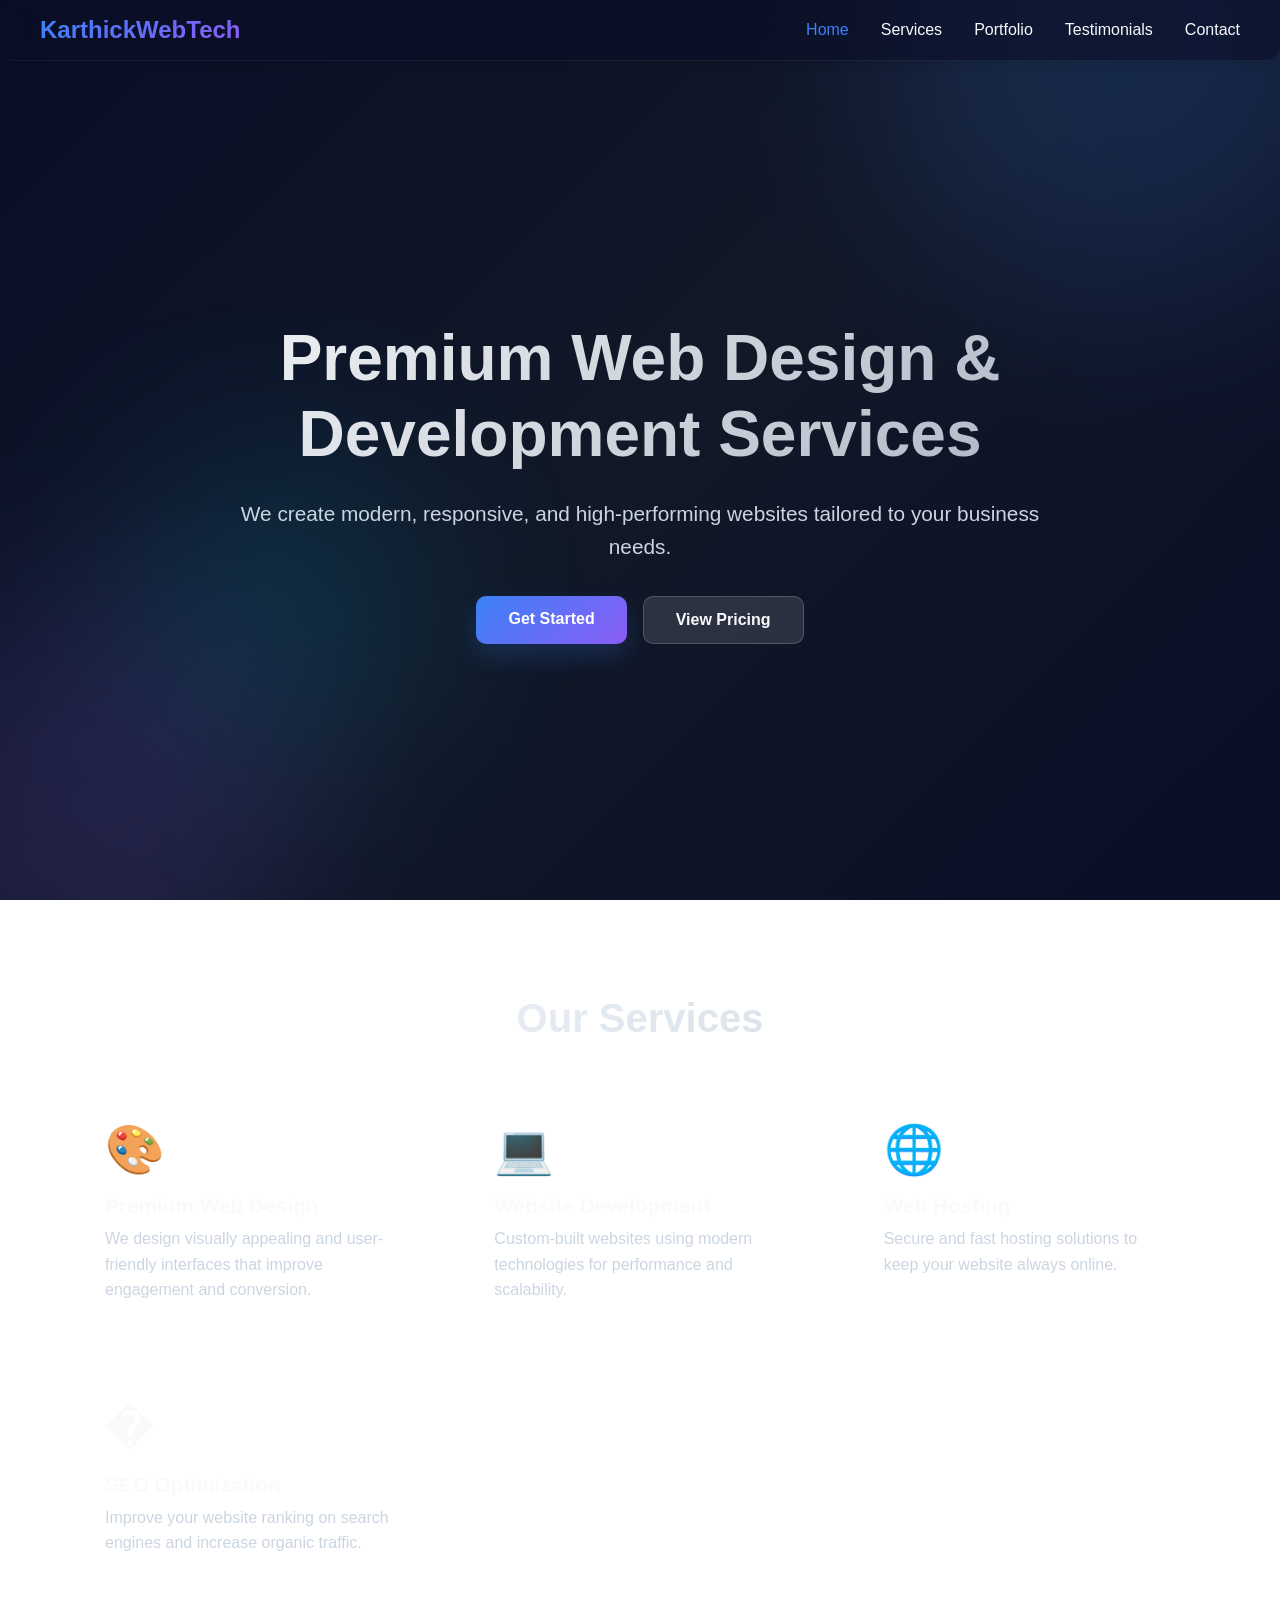
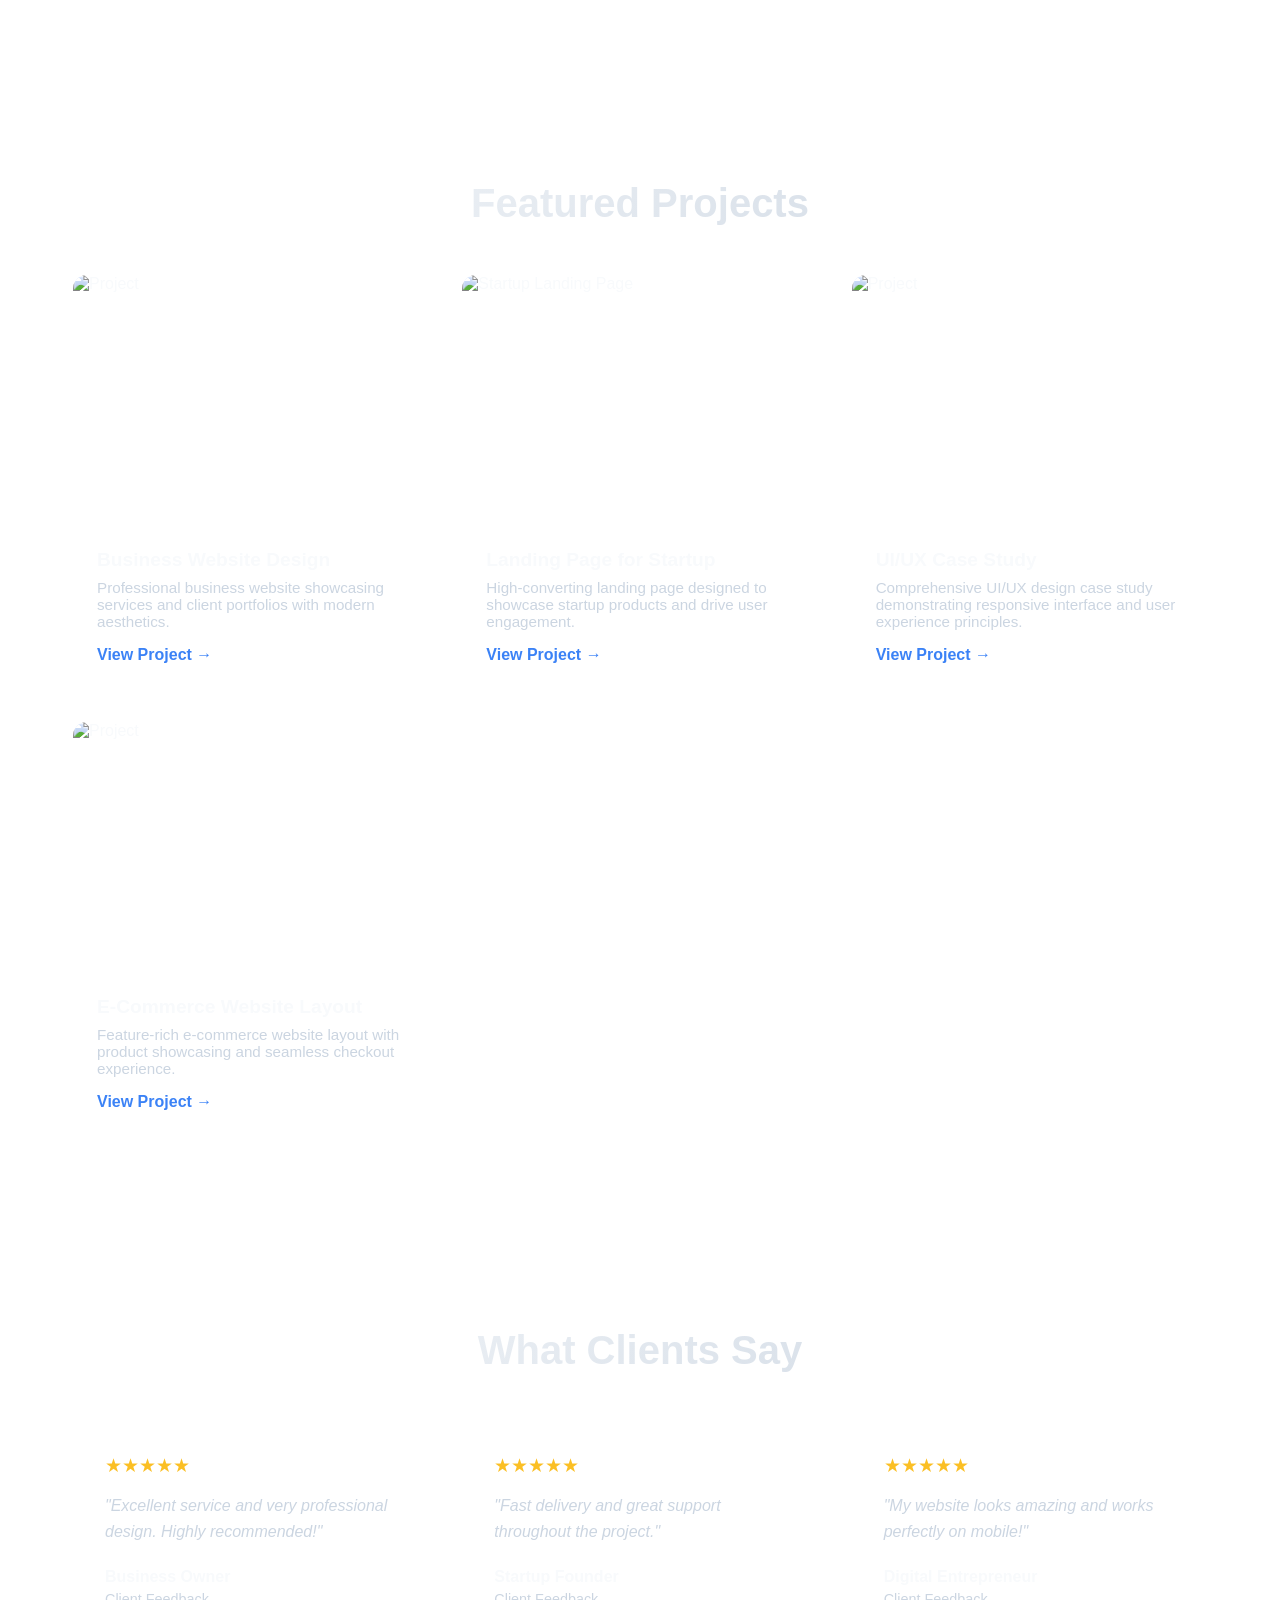
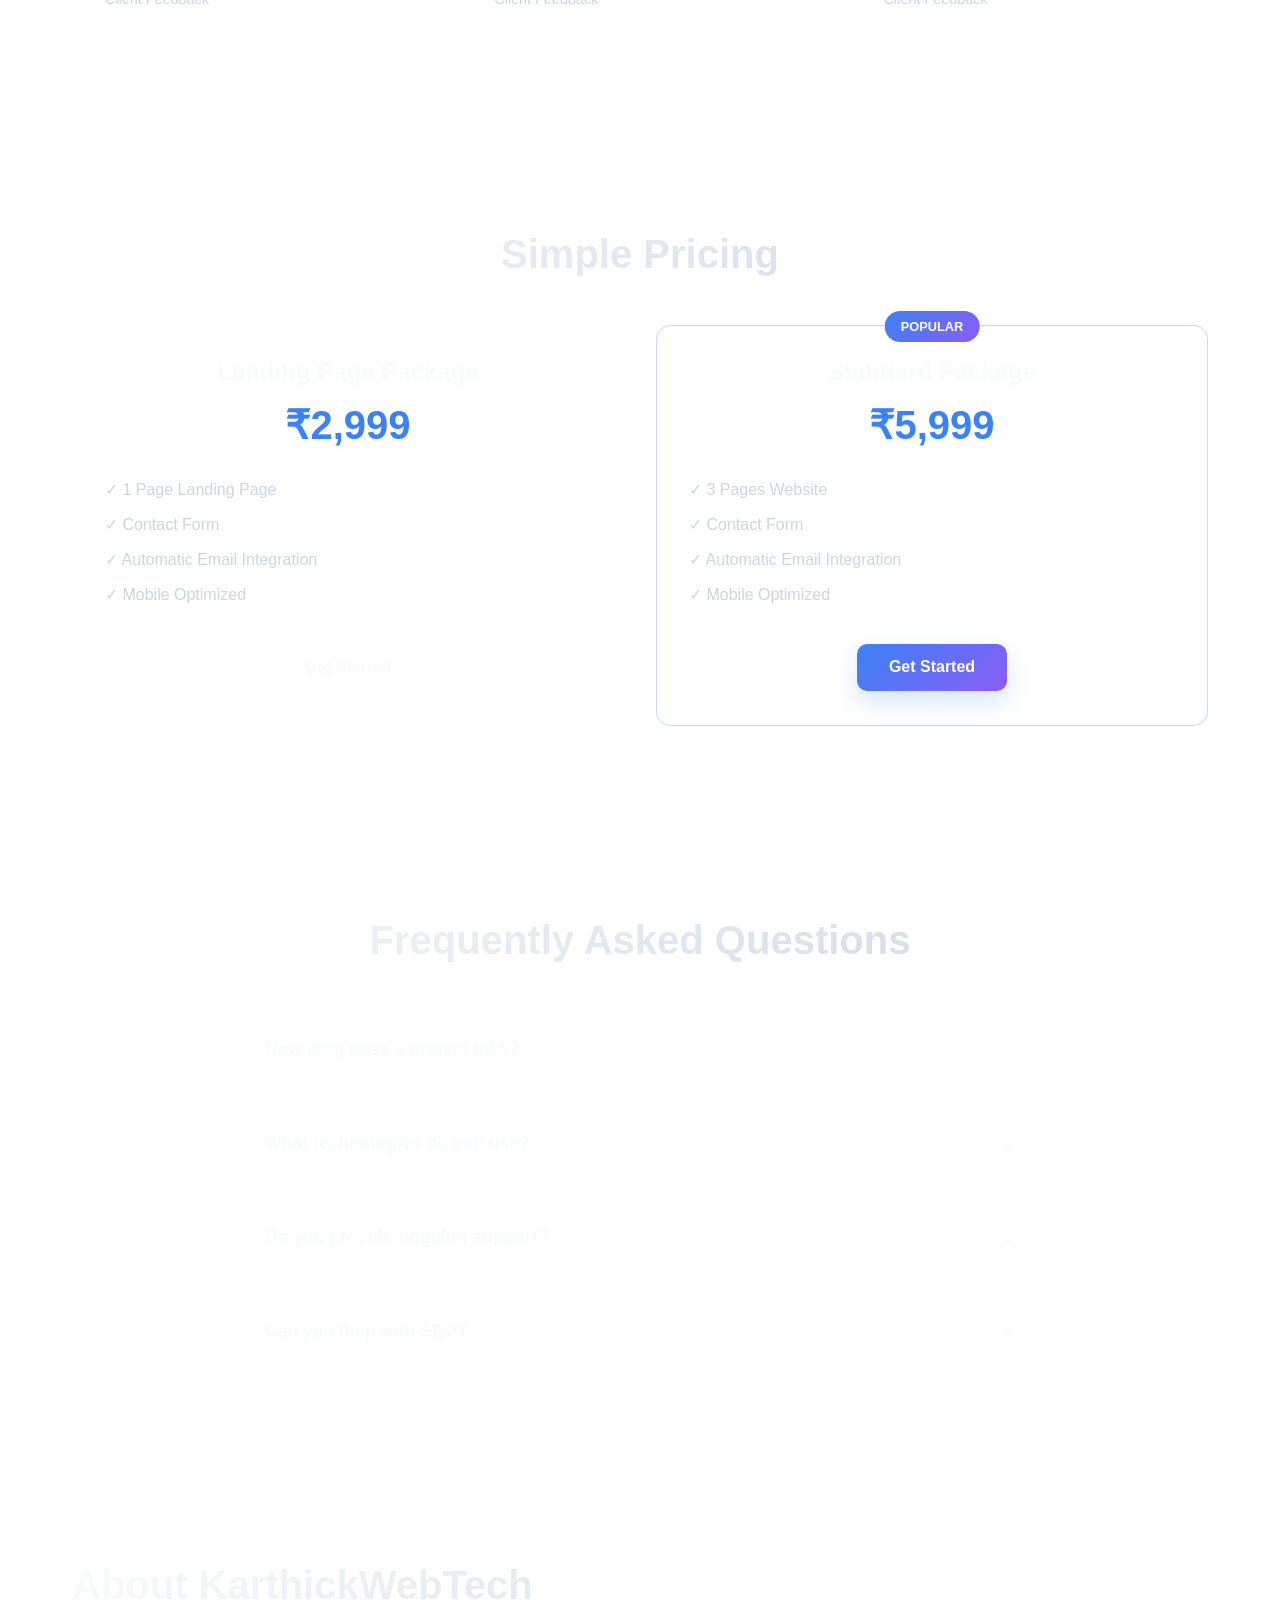
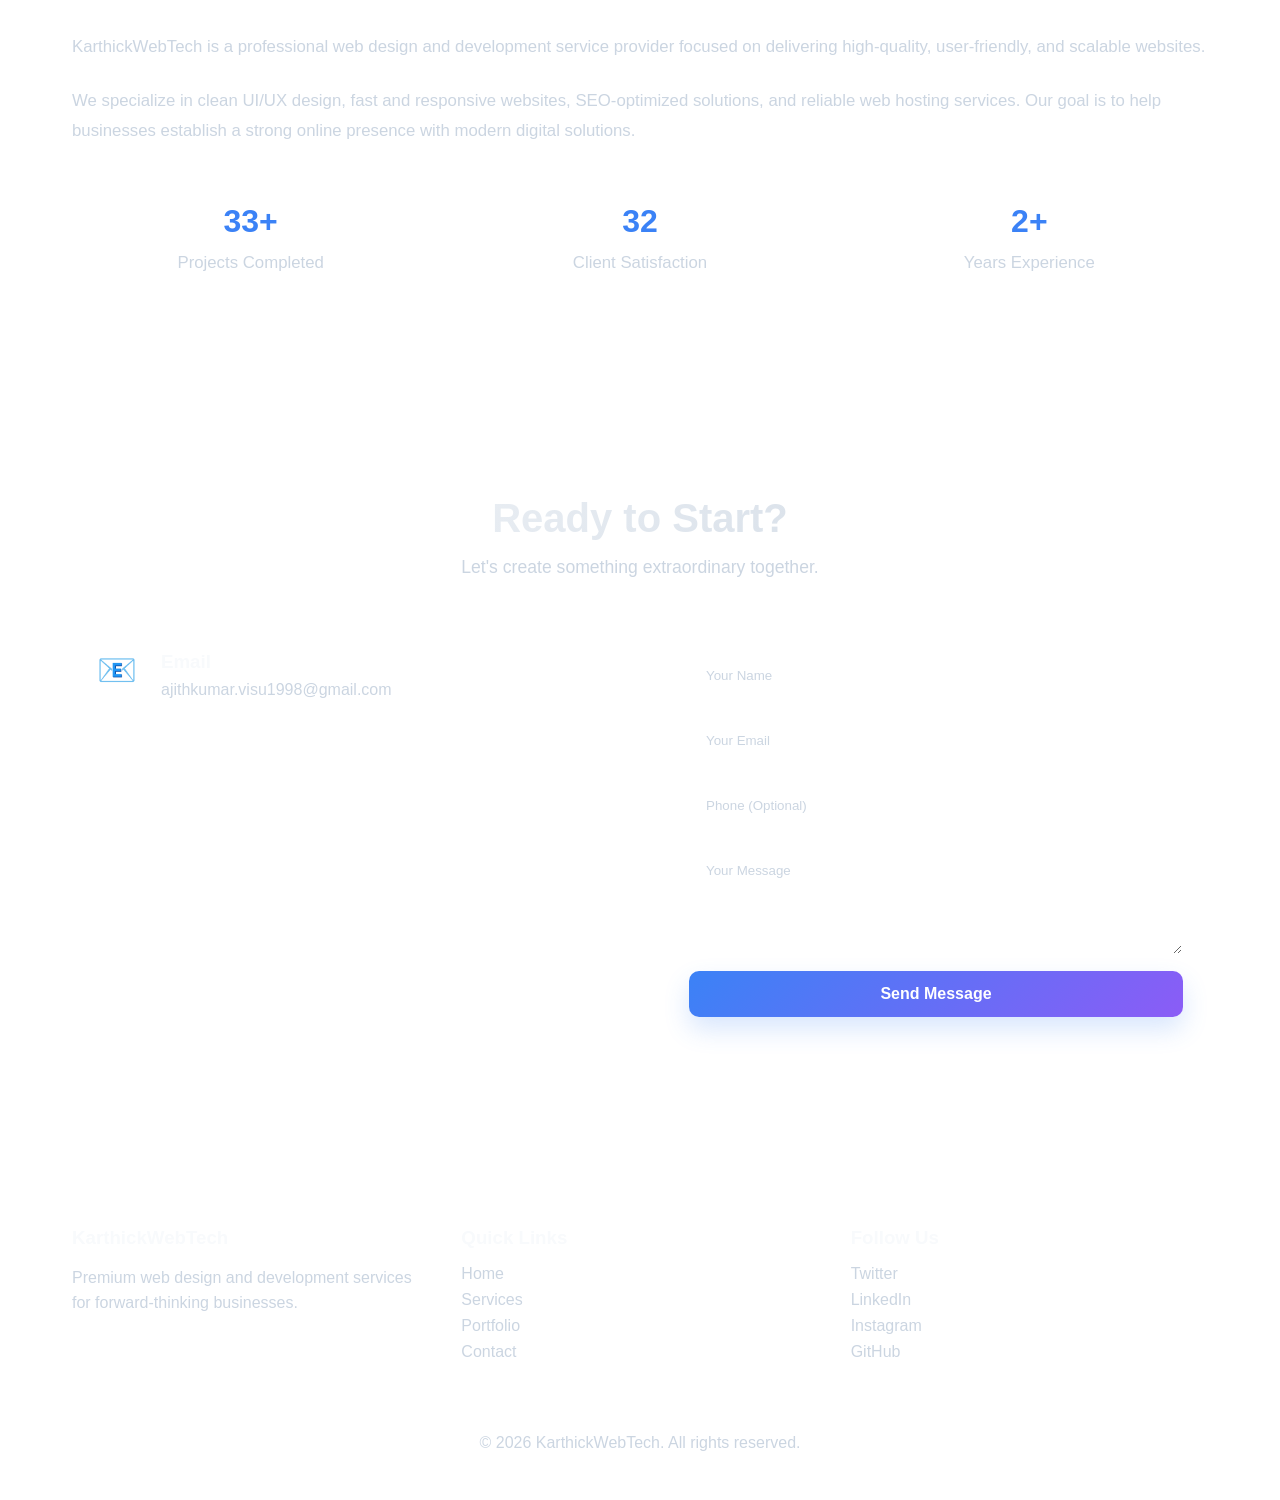
==== commit 5bbaa4d4: "modified index.html form section" ====
--- a/index.html
+++ b/index.html
@@ -249,7 +249,6 @@
             </div>
         </div>
     </section>
-
     <!-- About Section -->
     <section id="about" class="about">
         <div class="container">
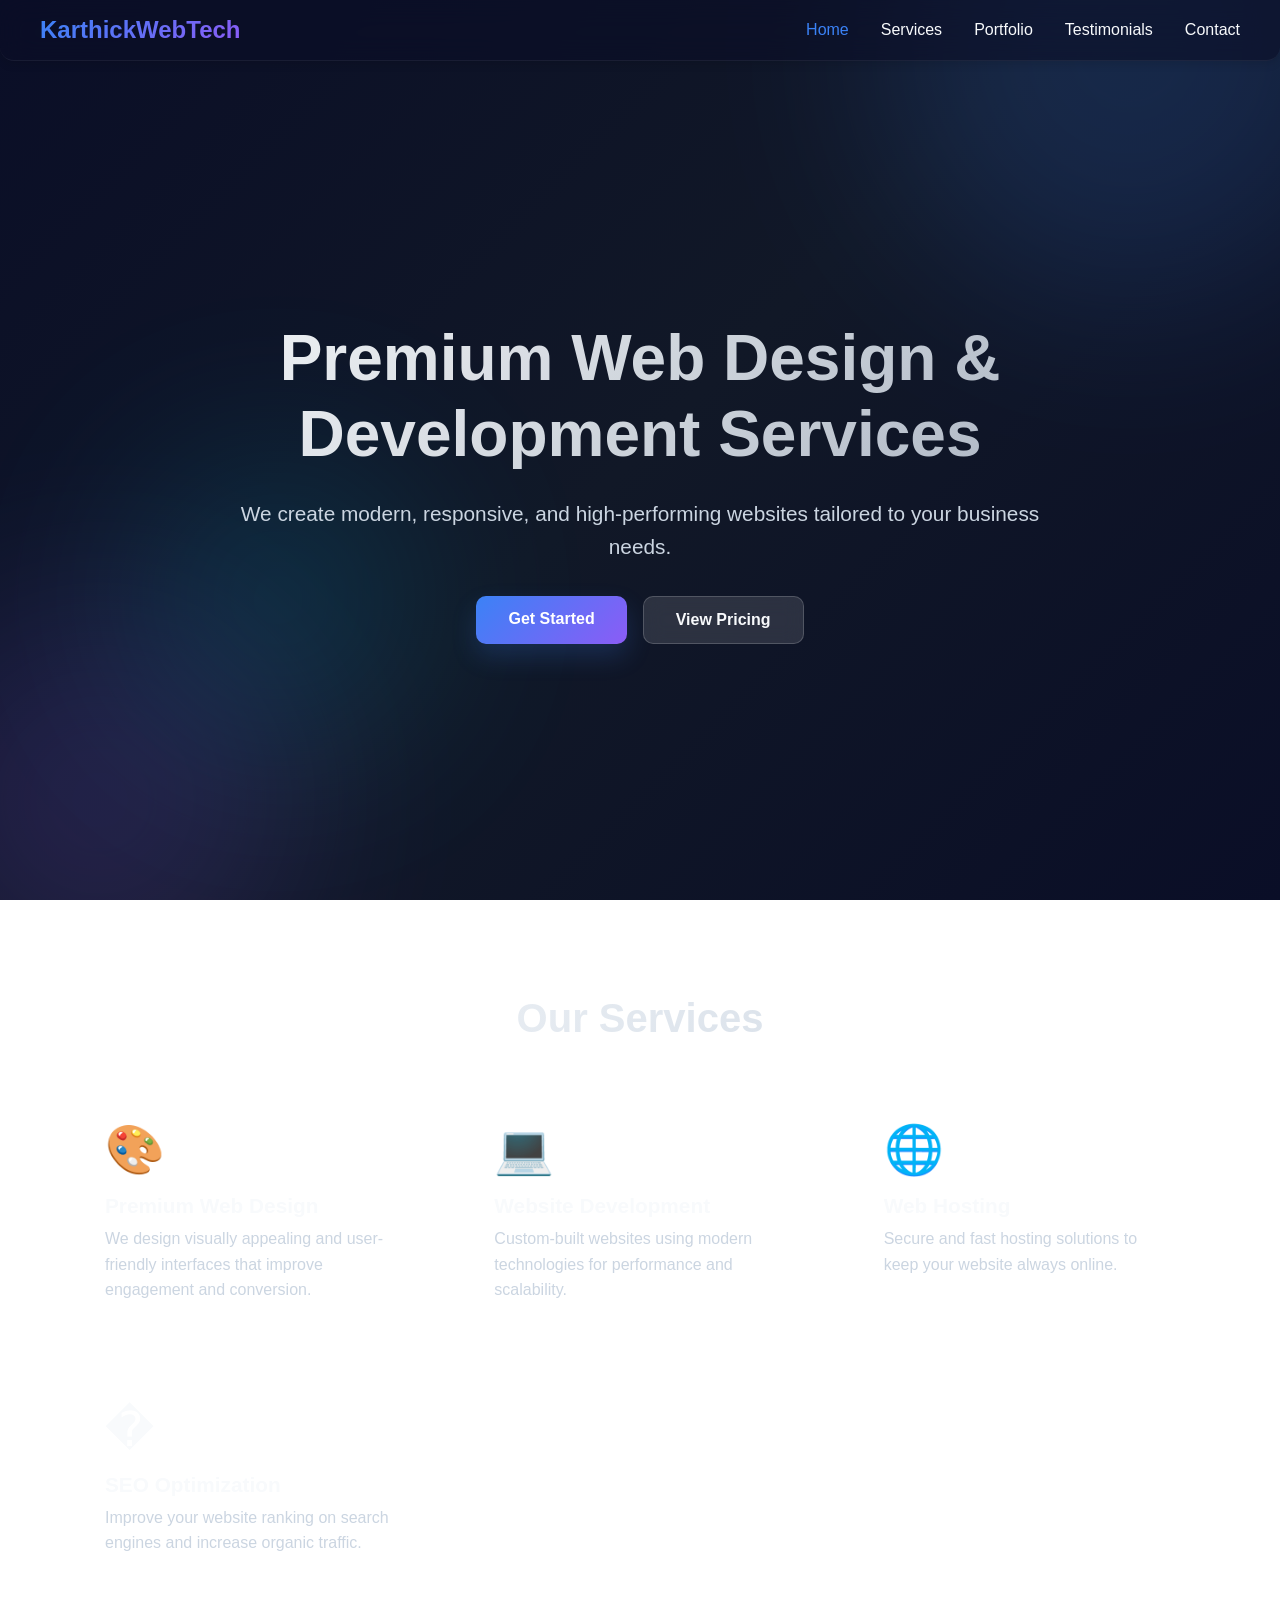
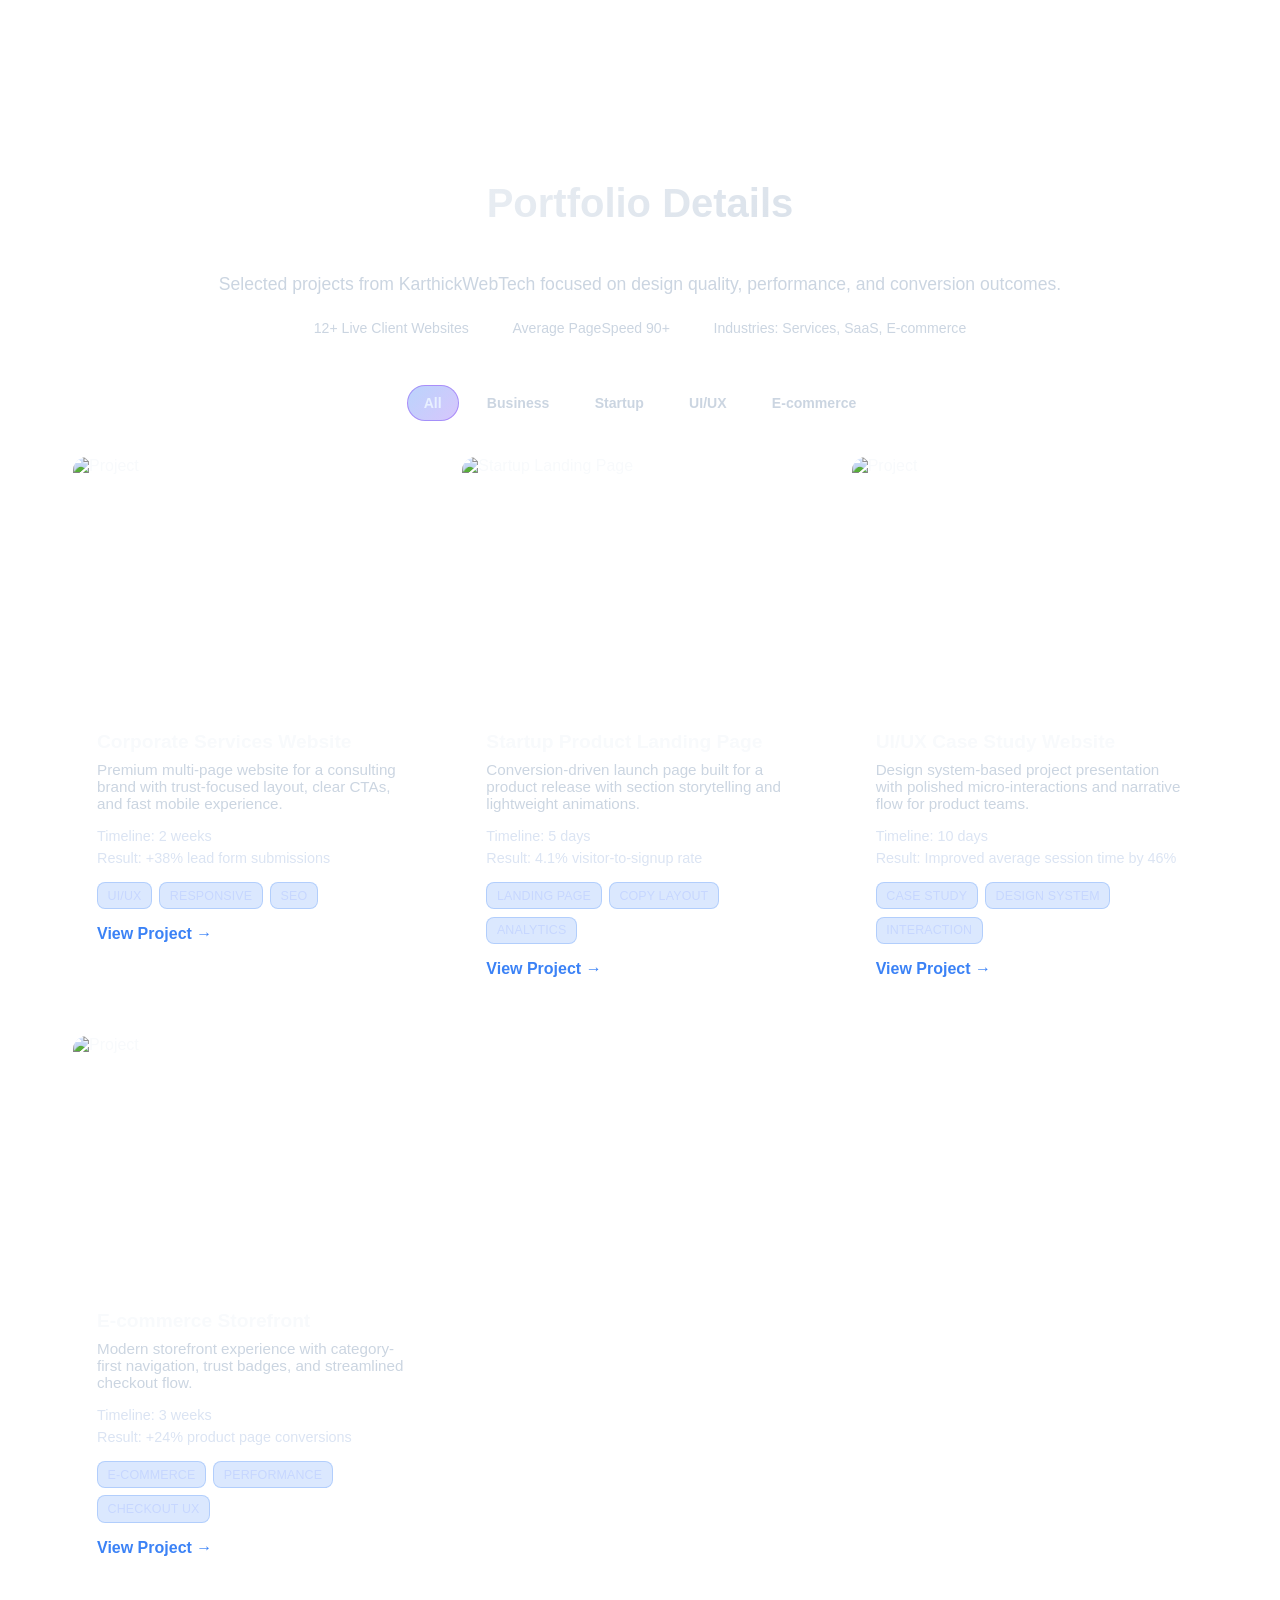
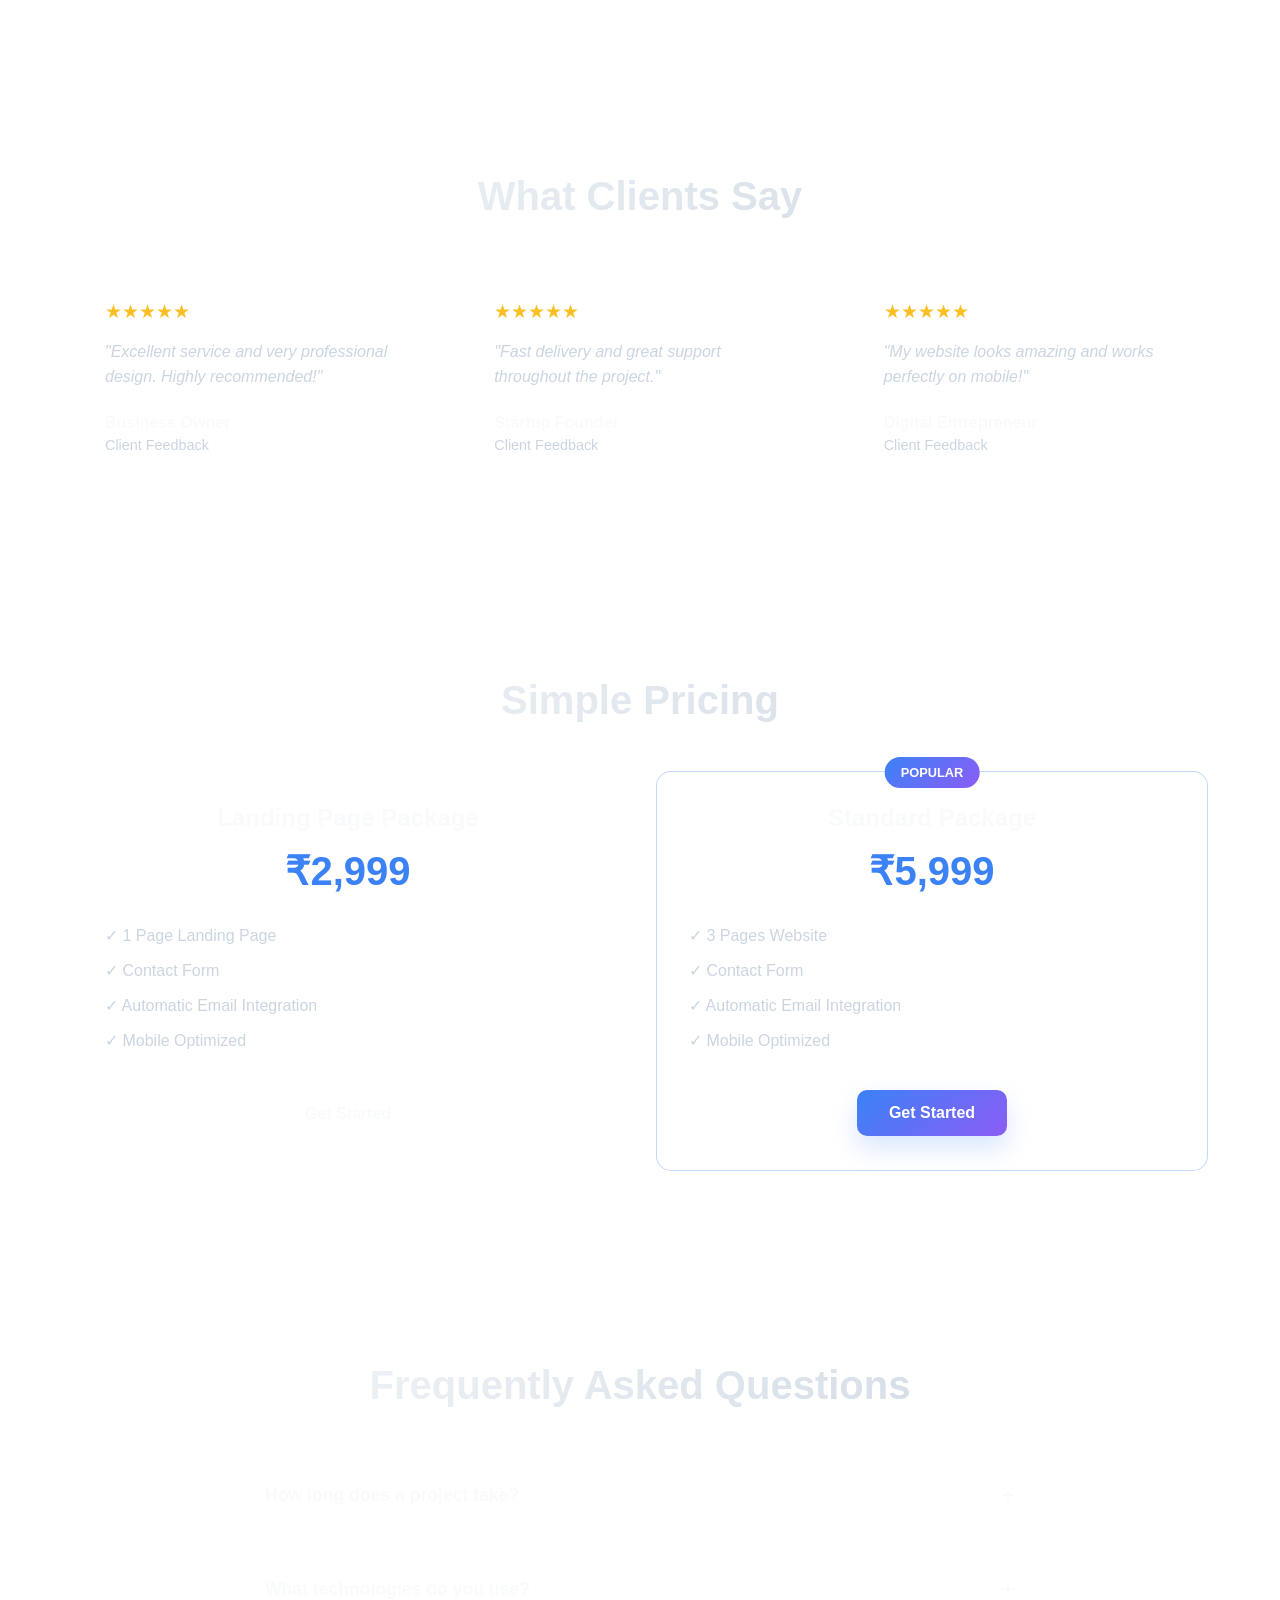
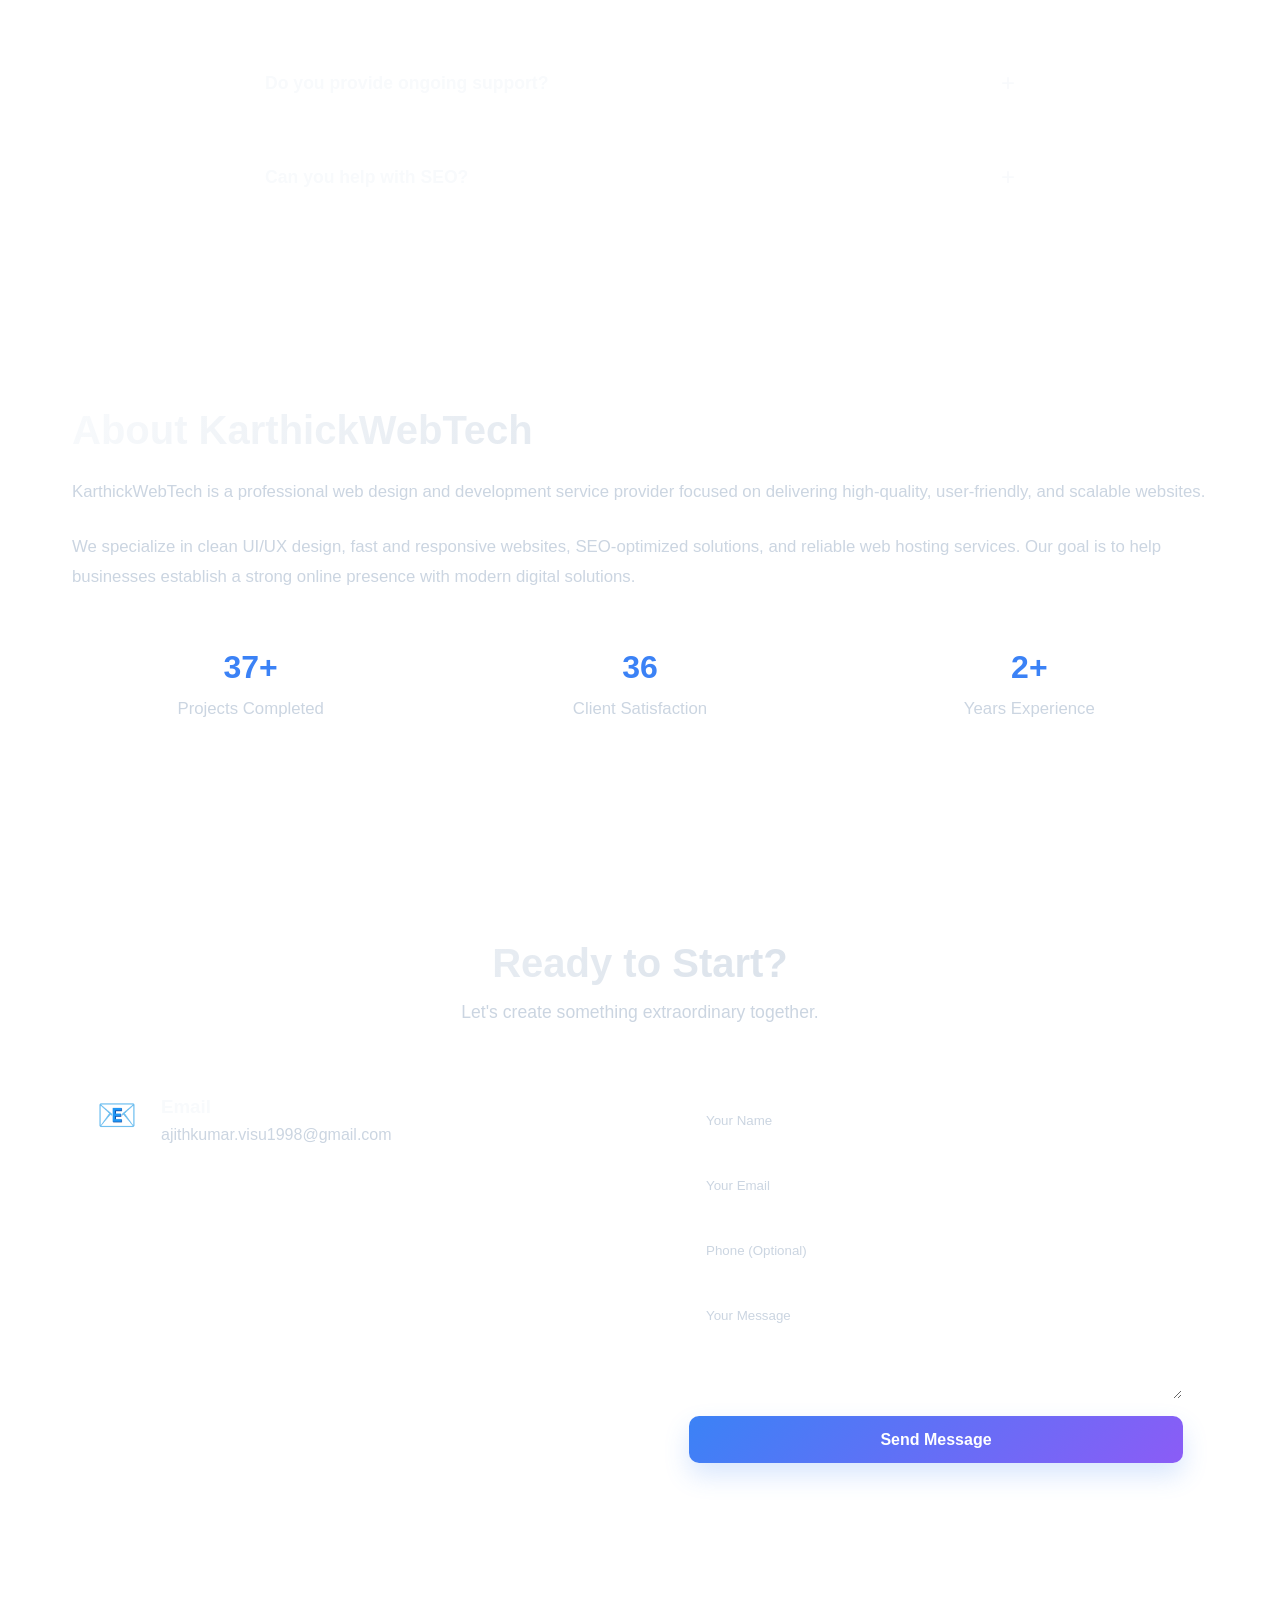
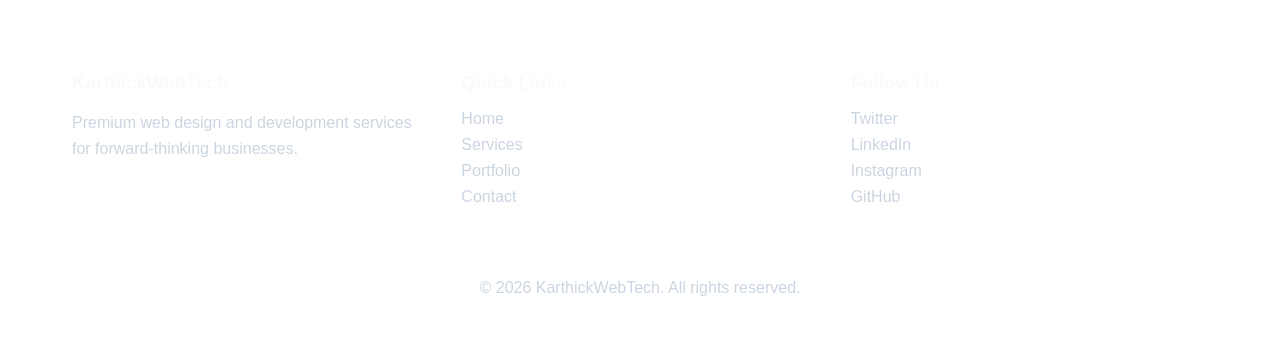
==== commit 9e50dc96: "update protfolio" ====
--- a/index.html
+++ b/index.html
@@ -80,53 +80,98 @@
     <!-- Portfolio Section -->
     <section id="portfolio" class="portfolio">
         <div class="container">
-            <h2 class="section-title">Featured Projects</h2>
+            <h2 class="section-title">Portfolio Details</h2>
+            <p class="section-subtitle">Selected projects from KarthickWebTech focused on design quality, performance, and conversion outcomes.</p>
+            <div class="portfolio-meta">
+                <span>12+ Live Client Websites</span>
+                <span>Average PageSpeed 90+</span>
+                <span>Industries: Services, SaaS, E-commerce</span>
+            </div>
+            <div class="portfolio-filters" role="tablist" aria-label="Portfolio categories">
+                <button class="portfolio-filter active" type="button" data-filter="all">All</button>
+                <button class="portfolio-filter" type="button" data-filter="business">Business</button>
+                <button class="portfolio-filter" type="button" data-filter="startup">Startup</button>
+                <button class="portfolio-filter" type="button" data-filter="uiux">UI/UX</button>
+                <button class="portfolio-filter" type="button" data-filter="ecommerce">E-commerce</button>
+            </div>
             <div class="portfolio-grid">
-                <div class="portfolio-card">
+                <div class="portfolio-card" data-category="business">
                     <div class="portfolio-image">
                         <img src="https://images.unsplash.com/photo-1561070791-2526d30994b5?w=500&h=400&fit=crop"
                             alt="Project">
                     </div>
                     <div class="portfolio-content">
-                        <h3>Business Website Design</h3>
-                        <p>Professional business website showcasing services and client portfolios with modern
-                            aesthetics.</p>
+                        <h3>Corporate Services Website</h3>
+                        <p>Premium multi-page website for a consulting brand with trust-focused layout, clear CTAs, and fast mobile experience.</p>
+                        <ul class="portfolio-points">
+                            <li>Timeline: 2 weeks</li>
+                            <li>Result: +38% lead form submissions</li>
+                        </ul>
+                        <div class="portfolio-tags">
+                            <span>UI/UX</span>
+                            <span>Responsive</span>
+                            <span>SEO</span>
+                        </div>
                         <a href="#" class="view-project">View Project →</a>
                     </div>
                 </div>
-                <div class="portfolio-card">
+                <div class="portfolio-card" data-category="startup">
                     <div class="portfolio-image">
                         <img src="https://images.unsplash.com/photo-1499750310107-5fef28a66643?w=500&h=400&fit=crop"
                             alt="Startup Landing Page">
                     </div>
                     <div class="portfolio-content">
-                        <h3>Landing Page for Startup</h3>
-                        <p>High-converting landing page designed to showcase startup products and drive user engagement.
-                        </p>
+                        <h3>Startup Product Landing Page</h3>
+                        <p>Conversion-driven launch page built for a product release with section storytelling and lightweight animations.</p>
+                        <ul class="portfolio-points">
+                            <li>Timeline: 5 days</li>
+                            <li>Result: 4.1% visitor-to-signup rate</li>
+                        </ul>
+                        <div class="portfolio-tags">
+                            <span>Landing Page</span>
+                            <span>Copy Layout</span>
+                            <span>Analytics</span>
+                        </div>
                         <a href="#" class="view-project">View Project →</a>
                     </div>
                 </div>
-                <div class="portfolio-card">
+                <div class="portfolio-card" data-category="uiux">
                     <div class="portfolio-image">
                         <img src="https://images.unsplash.com/photo-1517694712202-14dd9538aa97?w=500&h=400&fit=crop"
                             alt="Project">
                     </div>
                     <div class="portfolio-content">
-                        <h3>UI/UX Case Study</h3>
-                        <p>Comprehensive UI/UX design case study demonstrating responsive interface and user experience
-                            principles.</p>
+                        <h3>UI/UX Case Study Website</h3>
+                        <p>Design system-based project presentation with polished micro-interactions and narrative flow for product teams.</p>
+                        <ul class="portfolio-points">
+                            <li>Timeline: 10 days</li>
+                            <li>Result: Improved average session time by 46%</li>
+                        </ul>
+                        <div class="portfolio-tags">
+                            <span>Case Study</span>
+                            <span>Design System</span>
+                            <span>Interaction</span>
+                        </div>
                         <a href="#" class="view-project">View Project →</a>
                     </div>
                 </div>
-                <div class="portfolio-card">
+                <div class="portfolio-card" data-category="ecommerce">
                     <div class="portfolio-image">
                         <img src="https://images.unsplash.com/photo-1552664730-d307ca884978?w=500&h=400&fit=crop"
                             alt="Project">
                     </div>
                     <div class="portfolio-content">
-                        <h3>E-Commerce Website Layout</h3>
-                        <p>Feature-rich e-commerce website layout with product showcasing and seamless checkout
-                            experience.</p>
+                        <h3>E-commerce Storefront</h3>
+                        <p>Modern storefront experience with category-first navigation, trust badges, and streamlined checkout flow.</p>
+                        <ul class="portfolio-points">
+                            <li>Timeline: 3 weeks</li>
+                            <li>Result: +24% product page conversions</li>
+                        </ul>
+                        <div class="portfolio-tags">
+                            <span>E-commerce</span>
+                            <span>Performance</span>
+                            <span>Checkout UX</span>
+                        </div>
                         <a href="#" class="view-project">View Project →</a>
                     </div>
                 </div>
--- a/styles.css
+++ b/styles.css
@@ -320,6 +320,55 @@
     background: linear-gradient(180deg, var(--glass-light), transparent);
 }
 
+.portfolio-meta {
+    display: flex;
+    flex-wrap: wrap;
+    justify-content: center;
+    gap: 0.8rem;
+    margin: -1rem 0 2.5rem;
+}
+
+.portfolio-meta span {
+    padding: 0.5rem 0.9rem;
+    border-radius: 999px;
+    background: rgba(255, 255, 255, 0.08);
+    border: 1px solid rgba(255, 255, 255, 0.12);
+    color: var(--muted-text);
+    font-size: 0.88rem;
+}
+
+.portfolio-filters {
+    display: flex;
+    flex-wrap: wrap;
+    justify-content: center;
+    gap: 0.7rem;
+    margin-bottom: 2.2rem;
+}
+
+.portfolio-filter {
+    border: 1px solid rgba(255, 255, 255, 0.15);
+    background: rgba(255, 255, 255, 0.08);
+    color: var(--muted-text);
+    padding: 0.55rem 1rem;
+    border-radius: 999px;
+    font-size: 0.88rem;
+    font-weight: 600;
+    cursor: pointer;
+    transition: all 0.25s ease;
+}
+
+.portfolio-filter:hover {
+    color: var(--light-text);
+    border-color: rgba(59, 130, 246, 0.45);
+    transform: translateY(-2px);
+}
+
+.portfolio-filter.active {
+    color: #e8f0ff;
+    background: linear-gradient(135deg, rgba(59, 130, 246, 0.35), rgba(139, 92, 246, 0.35));
+    border-color: rgba(139, 92, 246, 0.55);
+}
+
 .portfolio-grid {
     display: grid;
     grid-template-columns: repeat(auto-fit, minmax(320px, 1fr));
@@ -336,6 +385,10 @@
     transition: all 0.3s ease;
 }
 
+.portfolio-card.is-hidden {
+    display: none;
+}
+
 .portfolio-card:hover {
     transform: translateY(-10px);
     box-shadow: 0 28px 56px rgba(59, 130, 246, 0.2), 0 0 1px rgba(255, 255, 255, 0.1) inset;
@@ -373,6 +426,36 @@
     color: var(--muted-text);
     margin-bottom: 1rem;
     font-size: 0.95rem;
+}
+
+.portfolio-points {
+    list-style: none;
+    margin: 0 0 1rem;
+    display: grid;
+    gap: 0.4rem;
+}
+
+.portfolio-points li {
+    font-size: 0.9rem;
+    color: #dbe4f3;
+}
+
+.portfolio-tags {
+    display: flex;
+    flex-wrap: wrap;
+    gap: 0.45rem;
+    margin-bottom: 1rem;
+}
+
+.portfolio-tags span {
+    font-size: 0.78rem;
+    letter-spacing: 0.01em;
+    text-transform: uppercase;
+    color: #c7d7ff;
+    padding: 0.35rem 0.6rem;
+    border-radius: 8px;
+    background: rgba(59, 130, 246, 0.18);
+    border: 1px solid rgba(59, 130, 246, 0.25);
 }
 
 .view-project {
@@ -832,6 +915,15 @@
     .testimonials-grid {
         grid-template-columns: 1fr;
     }
+
+    .portfolio-meta {
+        justify-content: flex-start;
+        margin-top: -0.5rem;
+    }
+
+    .portfolio-filters {
+        justify-content: flex-start;
+    }
 }
 
 @media (max-width: 480px) {
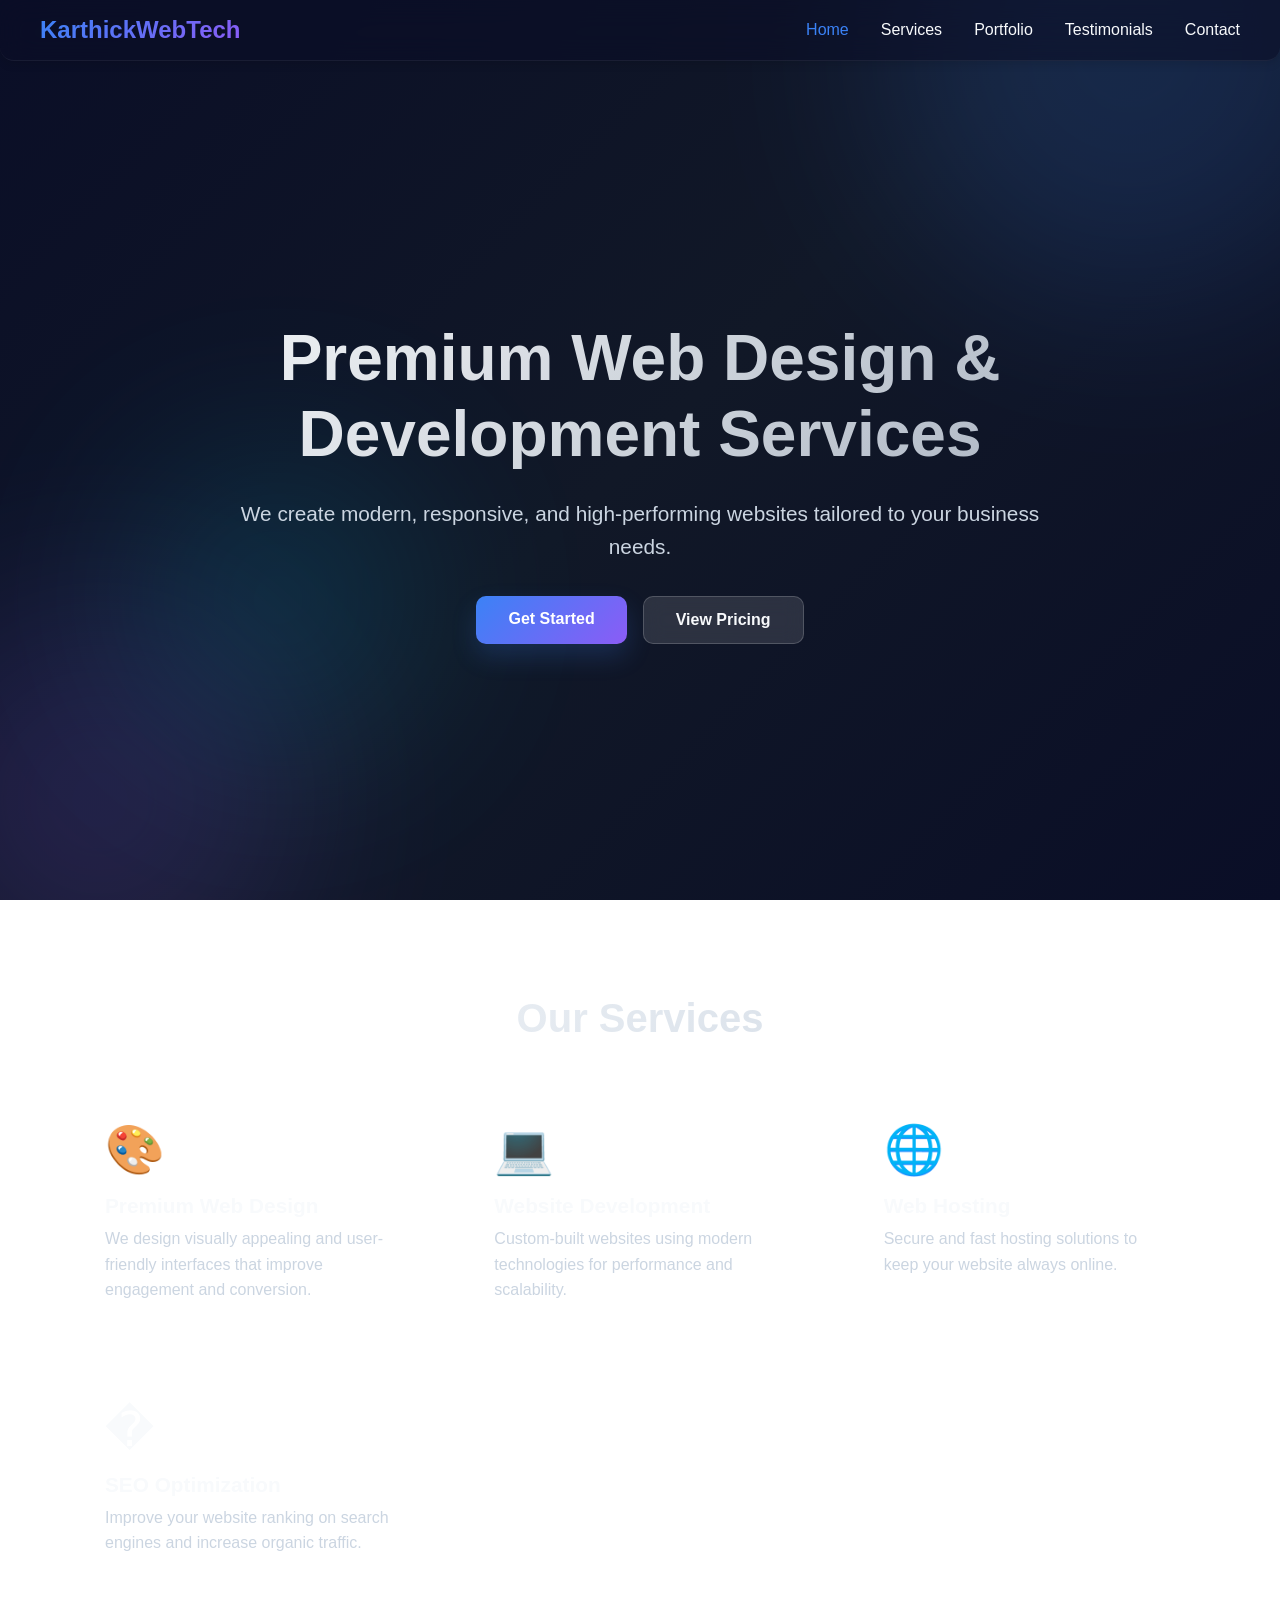
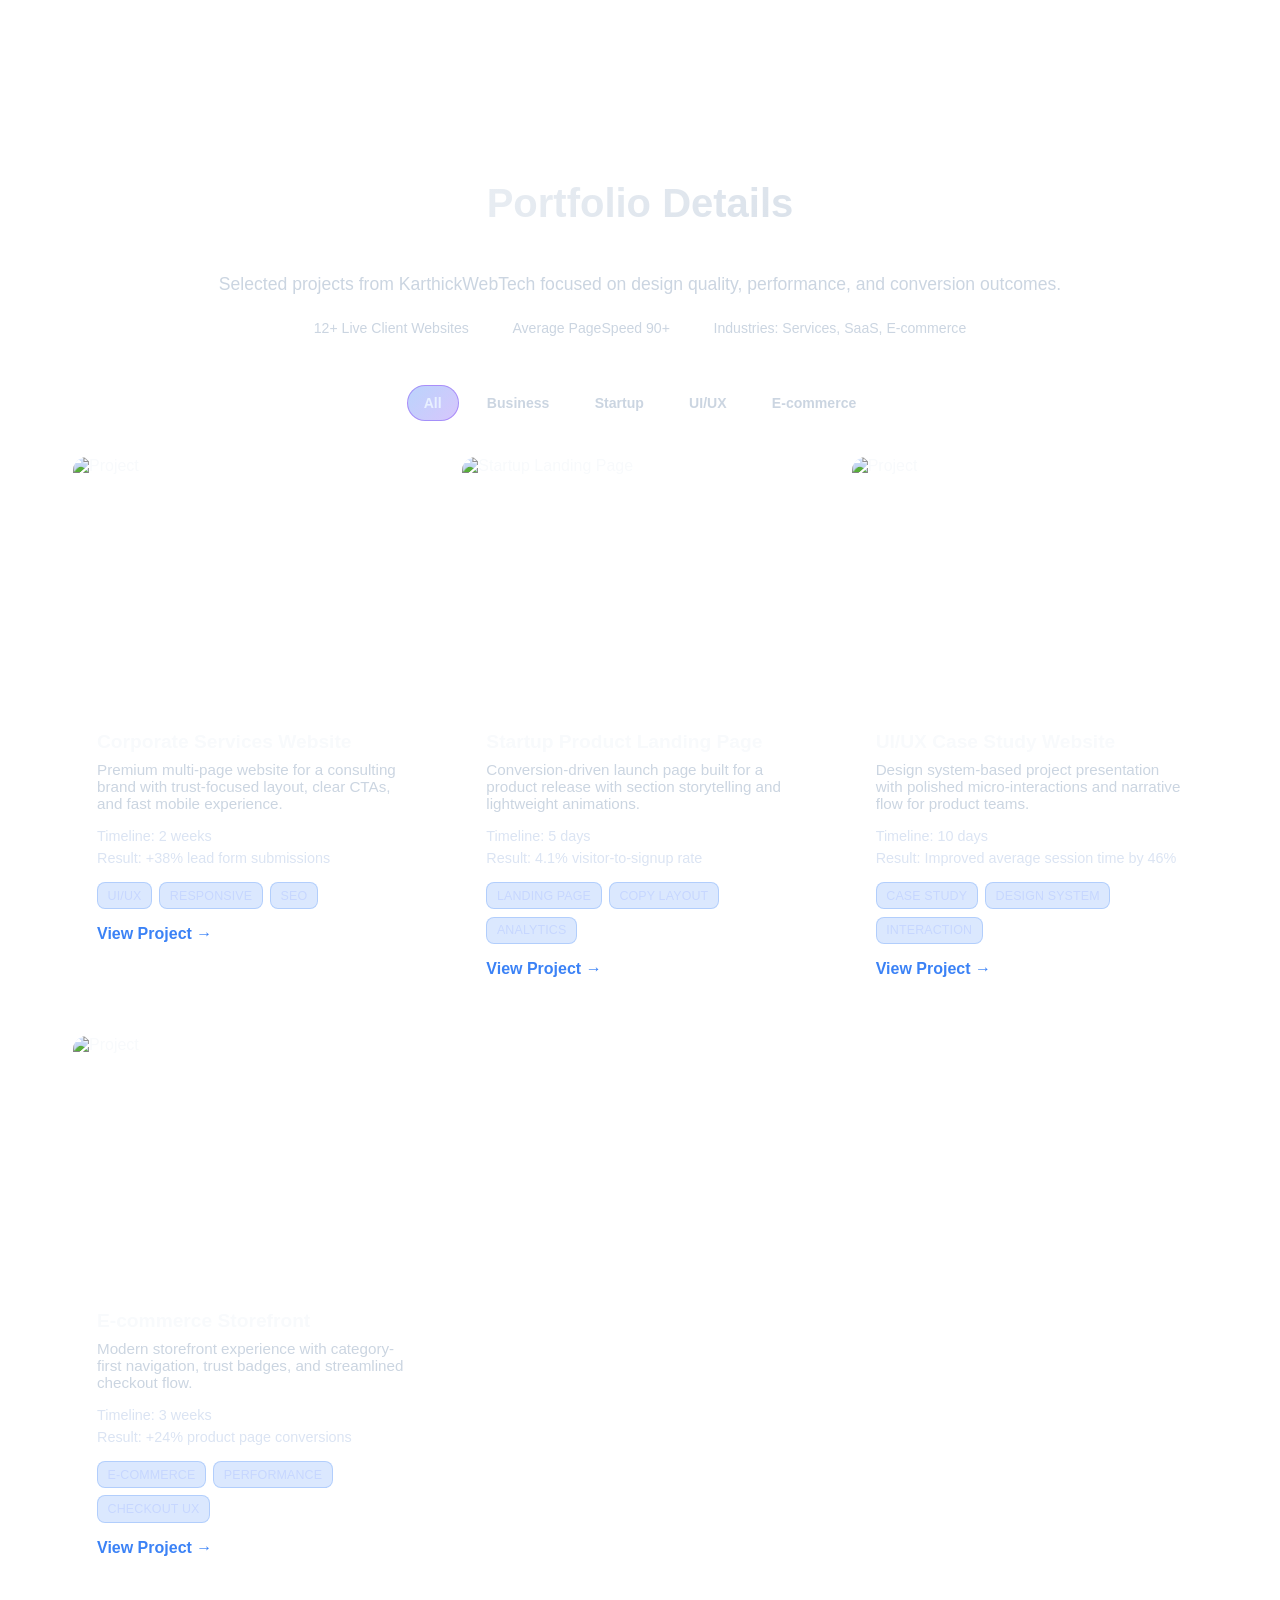
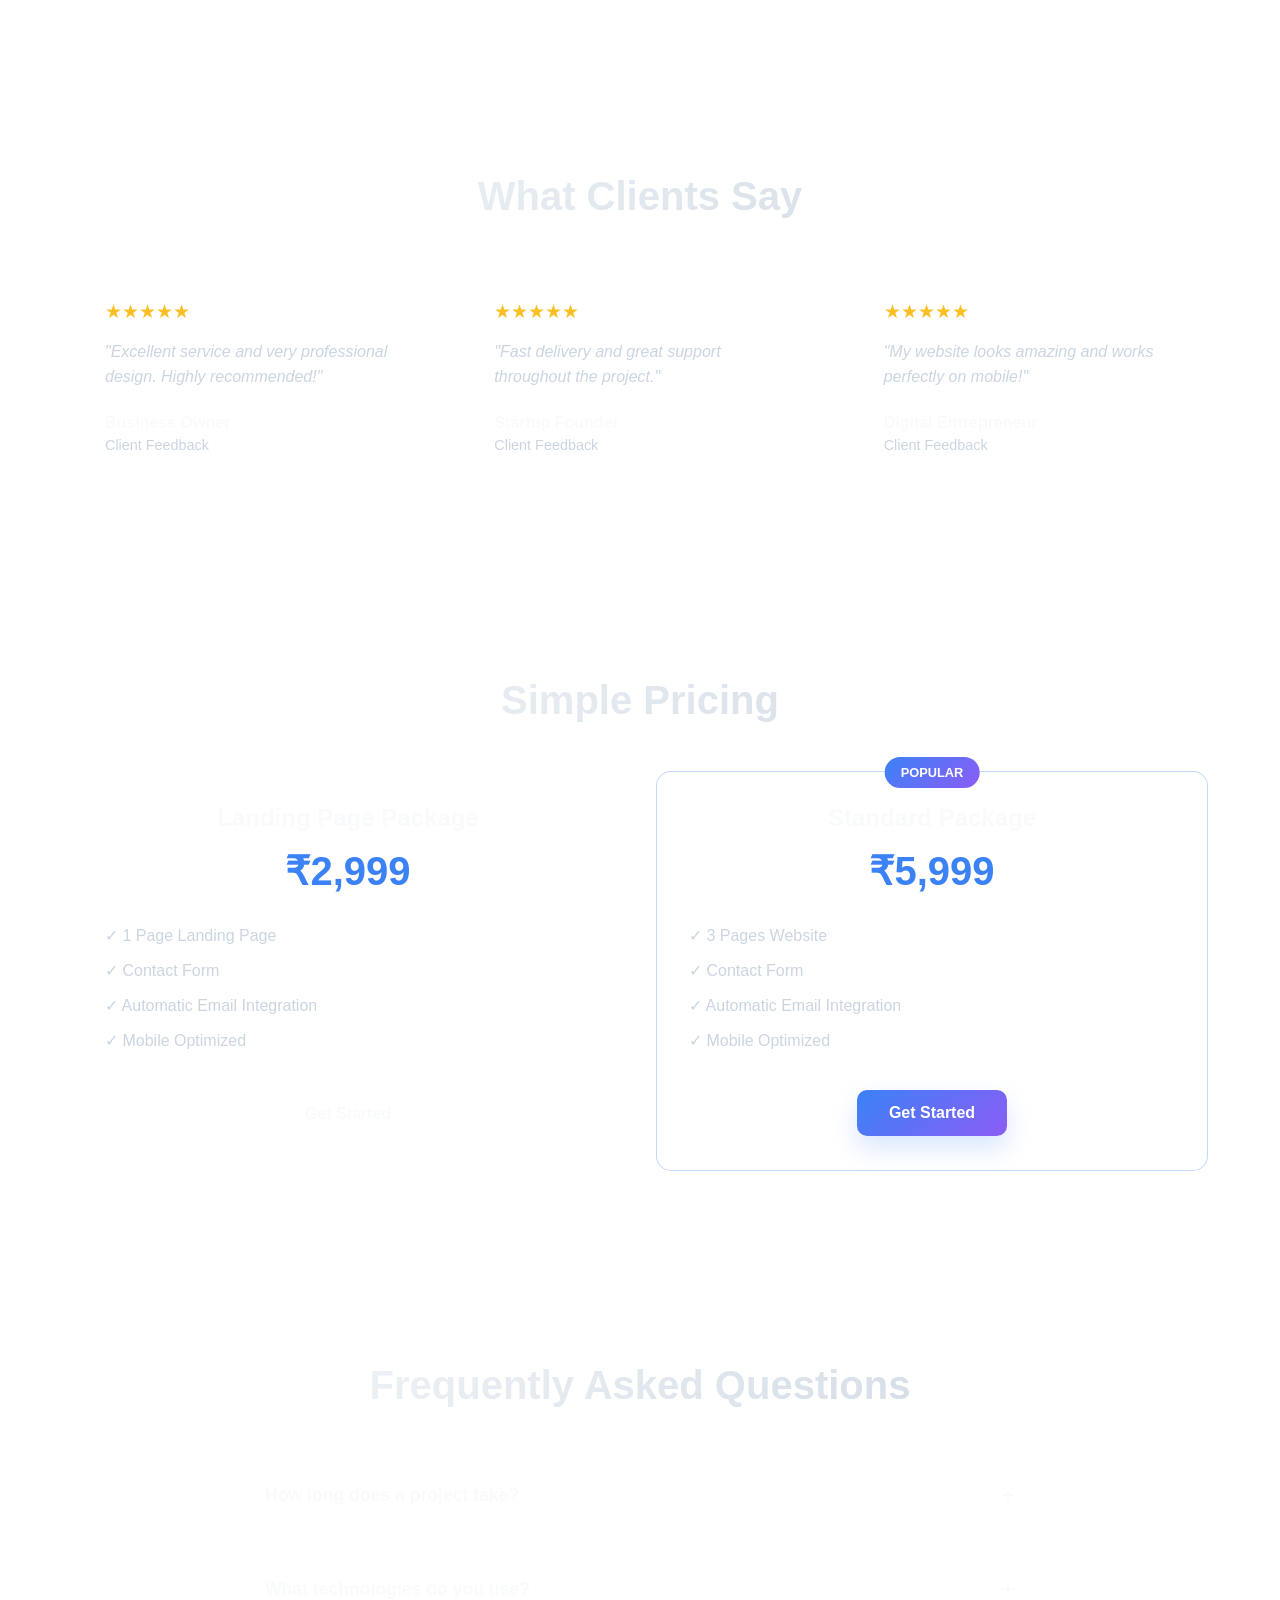
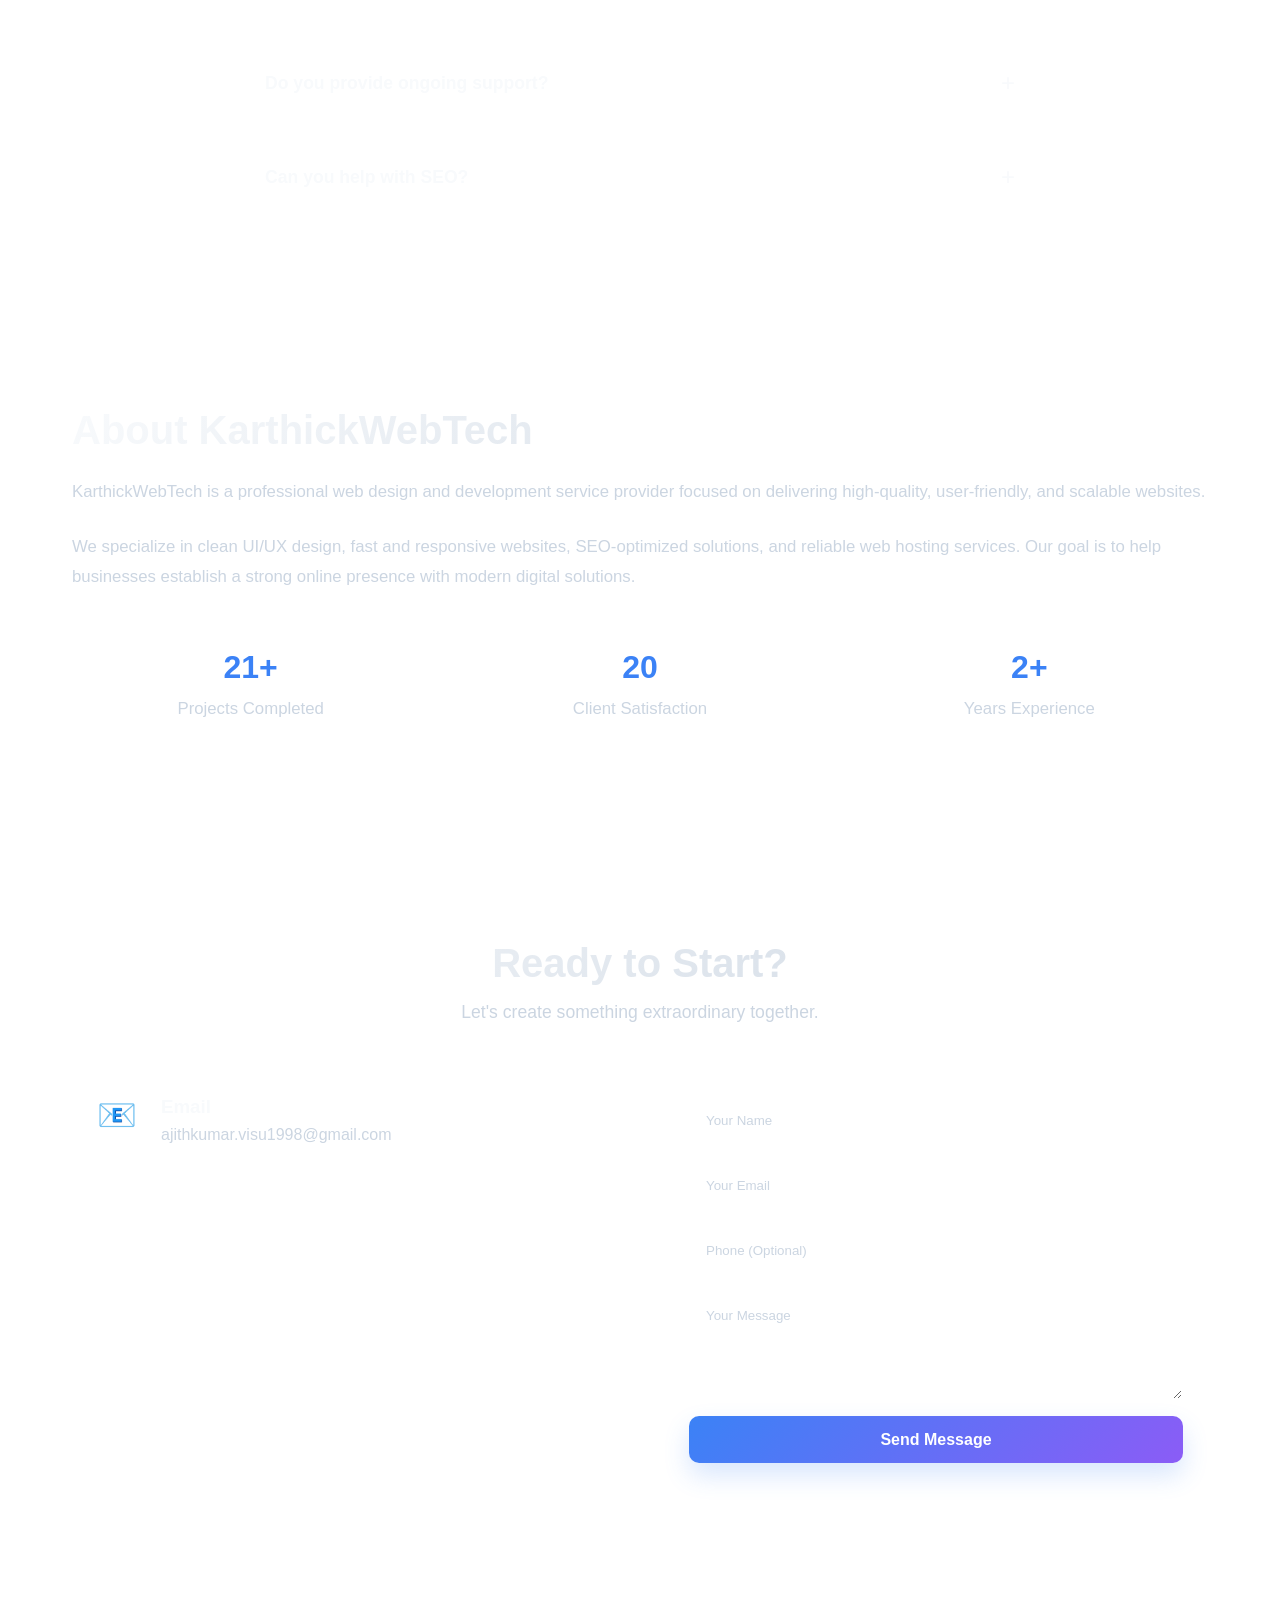
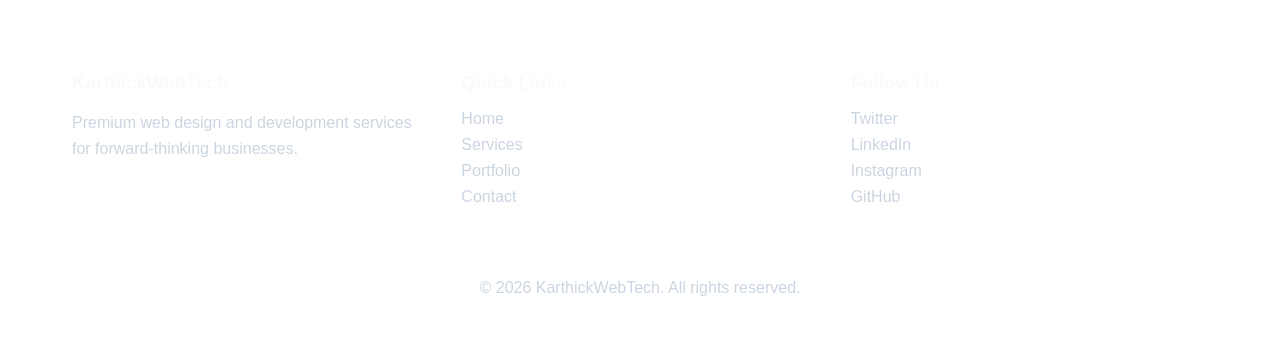
==== commit bd930148: "add profession website link in index.html" ====
--- a/index.html
+++ b/index.html
@@ -172,7 +172,7 @@
                             <span>Performance</span>
                             <span>Checkout UX</span>
                         </div>
-                        <a href="#" class="view-project">View Project →</a>
+                        <a href="https://ultimate-affiliate-store-for-trendi.vercel.app/" class="view-project">View Project →</a>
                     </div>
                 </div>
             </div>
